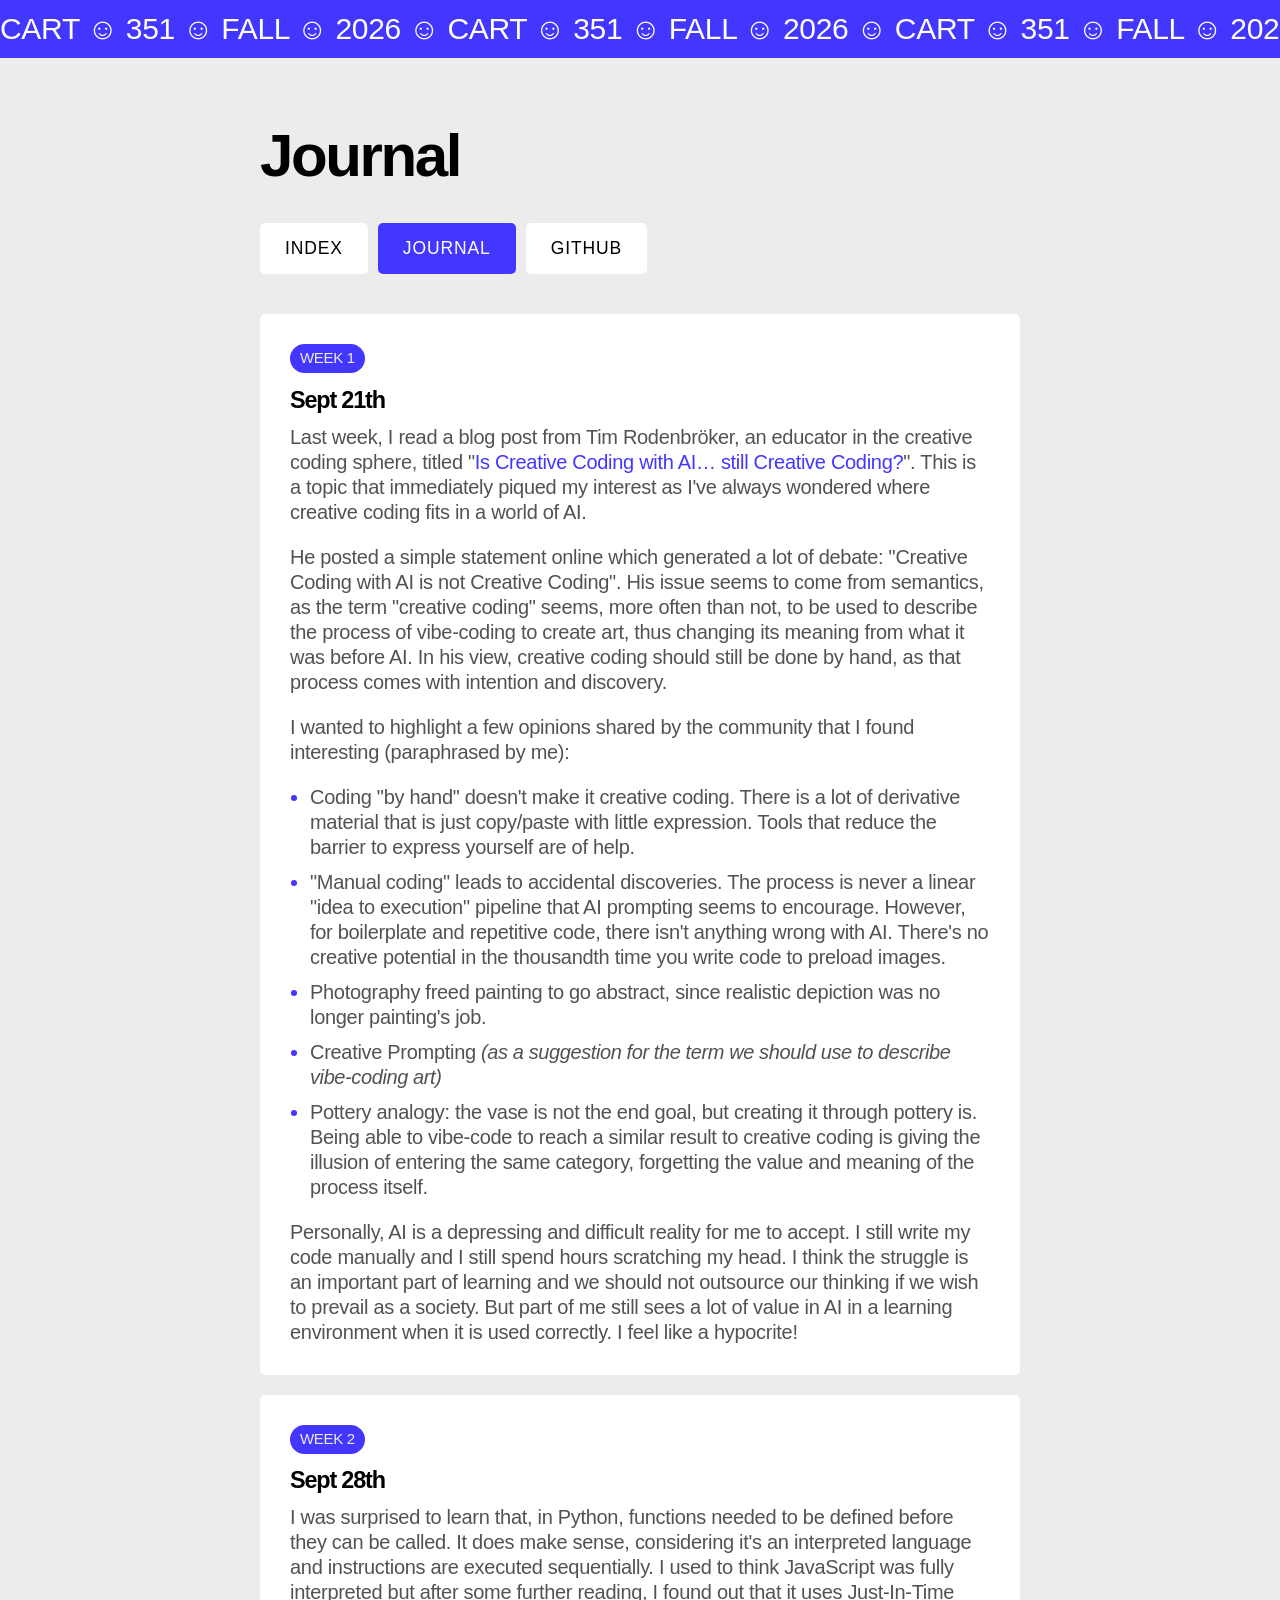
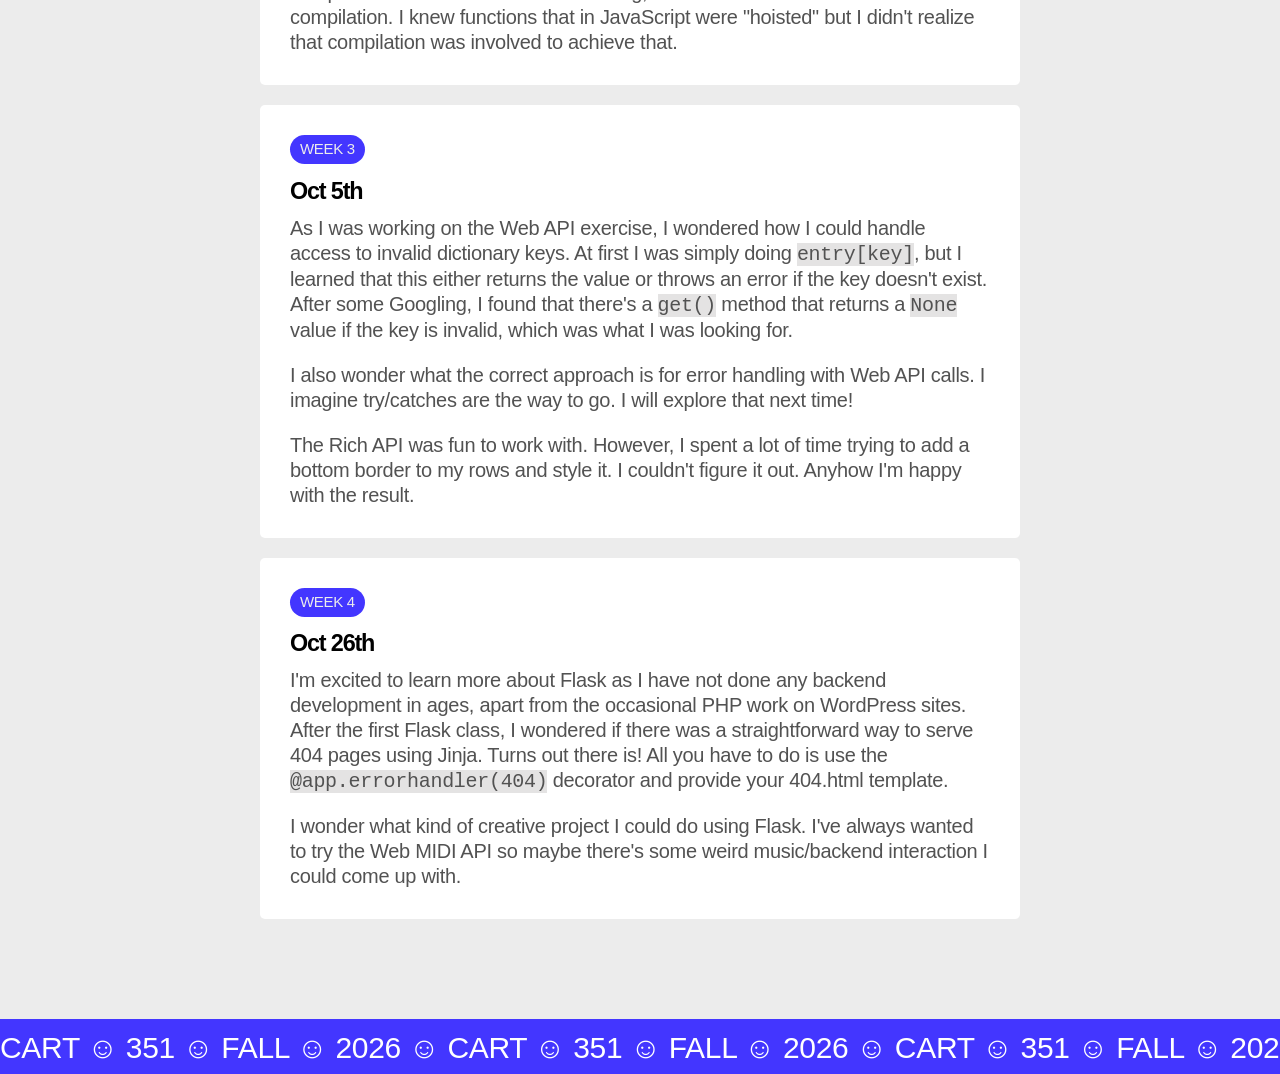
==== journal.html @ 5155d6ad "fix pill title for week 4" ====
<!DOCTYPE html>
<html>

<head>
	<title>Robert Pakulski / Journal</title>
	<meta charset="utf-8" />
	<meta name="viewport" content="width=device-width, initial-scale=1.0">
	<link rel="stylesheet" type="text/css" href="css/main.css">
</head>

<body>
	<div class="banner"><span>CART ☺ 351 ☺ FALL ☺ 2026 ☺ CART ☺ 351 ☺ FALL ☺ 2026 ☺ CART ☺ 351 ☺ FALL ☺ 2026 ☺ CART ☺ 351
			☺ FALL ☺ 2026 ☺ CART ☺ 351 ☺ FALL ☺ 2026 ☺ CART ☺ 351 ☺ FALL ☺ 2026 ☺ CART ☺ 351 ☺ FALL ☺ 2026 ☺ </span></div>
	<div class="main-container">
		<!-- the header div -->
		<header>
			<h1>Journal</h1>
			<div class="btn-container">
				<a class="btn btn" href="index.html">Index</a>
				<a class="btn btn--active" href="journal.html">Journal</a>
				<a class="btn" href="https://github.com/rob-pak/cart351" target="_blank">GitHub</a>
			</div>
		</header>
		<!-- the main div -->

		<main>
			<div class="journal">
				<section id="week1" class="journal__entry">
					<span class="pill">WEEK 1</span>
					<h3>Sept 21th </h3>
					<article>
						<p>Last week, I read a blog post from Tim Rodenbröker, an educator in the creative coding sphere, titled "<a
								href="https://trcc.timrodenbroeker.de/creative-coding-with-ai-is-not-creative-coding/"
								target="_blank">Is Creative Coding with AI… still Creative Coding?</a>". This is a topic that
							immediately piqued my interest as I've always wondered where creative coding fits in a world of AI. </p>
						<p>He posted a simple statement online which generated a lot of debate: "Creative Coding with AI is not
							Creative
							Coding". His issue seems to come from semantics, as the term "creative coding" seems, more often than not,
							to be used to describe the process of vibe-coding to create art, thus changing its meaning from what it
							was before AI. In his view, creative coding should still be done by hand, as that process comes with
							intention and discovery.</p>
						<p>I wanted to highlight a few opinions shared by the community that I found interesting (paraphrased by
							me):</p>
						<ul>
							<li>Coding "by hand" doesn't make it creative coding. There is a lot of derivative material that is just
								copy/paste with little expression. Tools that reduce the barrier to express yourself are of help.</li>
							<li>"Manual coding" leads to accidental discoveries. The process is never a linear "idea to execution"
								pipeline that AI prompting seems to encourage. However, for boilerplate and repetitive code, there isn't
								anything wrong with AI. There's no creative potential in the thousandth time you write code to preload
								images.</li>
							<li>Photography freed painting to go abstract, since realistic depiction was no longer painting's job.
							</li>
							<li>Creative Prompting <em>(as a suggestion for the term we should use to describe vibe-coding art)</em>
							</li>
							<li>Pottery analogy: the vase is not the end goal, but creating it through pottery is. Being able to
								vibe-code to reach a similar result to creative coding is giving the illusion of entering the same
								category, forgetting the value and meaning of the process itself.</li>
						</ul>
						<p>Personally, AI is a depressing and difficult reality for me to accept. I still write my code manually and
							I still spend hours scratching my head. I think the struggle is an important part of learning and we
							should not
							outsource our thinking if we wish to prevail as a society. But part of me still sees a lot of value in AI
							in a learning environment when it is used correctly. I feel like a hypocrite!</p>
					</article>
				</section>
				<section id="week2" class="journal__entry">
					<span class="pill">WEEK 2</span>
					<h3>Sept 28th </h3>
					<article>
						<p>I was surprised to learn that, in Python, functions needed to be defined before they can be called. It
							does make sense, considering it's an interpreted language and instructions are executed sequentially. I
							used to think JavaScript was fully interpreted but after some further reading, I found out that it uses
							Just-In-Time
							compilation. I knew functions that in JavaScript were "hoisted" but I didn't realize that compilation
							was involved to achieve that.</p>
					</article>
				</section>
				<section id="week3" class="journal__entry">
					<span class="pill">WEEK 3</span>
					<h3>Oct 5th</h3>
					<article>
						<p>As I was working on the Web API exercise, I wondered how I could handle access to invalid dictionary keys. At first I was simply doing <code>entry[key]</code>, but I learned that this either returns the value or throws an error if the key doesn't exist. After some Googling, I found that there's a <code>get()</code> method that returns a <code>None</code> value if the key is invalid, which was what I was looking for.</p>
						<p>I also wonder what the correct approach is for error handling with Web API calls. I imagine try/catches are the way to go. I will explore that next time!</p>
						<p>The Rich API was fun to work with. However, I spent a lot of time trying to add a bottom border to my rows and style it. I couldn't figure it out. Anyhow I'm happy with the result.</p>
					</article>
				</section>
				<section id="week4" class="journal__entry">
					<span class="pill">WEEK 4</span>
					<h3>Oct 26th</h3>
					<article>
						<p>I'm excited to learn more about Flask as I have not done any backend development in ages, apart from the occasional PHP work on WordPress sites. After the first Flask class, I wondered if there was a straightforward way to serve 404 pages using Jinja. Turns out there is! All you have to do is use the <code>@app.errorhandler(404)</code> decorator and provide your 404.html template.</p>
						<p>I wonder what kind of creative project I could do using Flask. I've always wanted to try the Web MIDI API so maybe there's some weird music/backend interaction I could come up with.</p>
					</article>
				</section>
			</div>
		</main>
	</div>
	<!-- the footer div -->
	<footer>
		<div class="banner"><span>CART ☺ 351 ☺ FALL ☺ 2026 ☺ CART ☺ 351 ☺ FALL ☺ 2026 ☺ CART ☺ 351 ☺ FALL ☺ 2026 ☺ CART ☺
				351
				☺ FALL ☺ 2026 ☺ CART ☺ 351 ☺ FALL ☺ 2026 ☺ CART ☺ 351 ☺ FALL ☺ 2026 ☺ CART ☺ 351 ☺ FALL ☺ 2026 ☺ </span></div>
	</footer>
</body>

</html>
---- css/main.css ----
* {
  margin: 0;
  padding: 0;
  box-sizing: border-box;
}

:root {
  --primary-900: #000000;
  --primary-700: #525252;
  --primary-500: #4336ff;
  --primary-200: #e4e3e3;
  --primary-100: #ececec;
  --shade-white: #ffffff;
  --main-font: Arial, Helvetica, sans-serif;
  --mono-font: monospace;
}

html {
  font-family: var(--main-font);
  color: var(--primary-900);
  font-size: 1.25rem;
  line-height: 1.25;
  letter-spacing: -0.015em;
  background-color: var(--primary-100);
}

body {}

main {
  margin-top: 2rem;
}

h1 {
  font-size: 3rem;
  letter-spacing: -0.04em;
  margin-bottom: 0.5rem;
}

h2,
h3 {
  margin-top: 0.5rem;
}

.subtitle {
  color: var(--primary-500);
}

h3 {
  letter-spacing: -0.05em;
  margin-bottom: 0.5rem;
}

article {
  color: var(--primary-700);
}

a {
  text-decoration: none;
  color: var(--primary-500);
}

a:hover {
  text-decoration: underline;
}

p+p {
  margin-top: 1rem;
}

ul {
  margin-top: 1rem;
  margin-bottom: 1rem;
}

ul li {
  margin-top: 0.5rem;
  margin-left: 1rem;
}

em {
  letter-spacing: -0.02em;
}

li::marker {
  color: var(--primary-500);
}

.main-container {
  padding: 1rem;
  max-width: 800px;
  margin: 2rem auto;
}

.banner {
  background-color: var(--primary-500);
  padding: 0.5rem 0;
  font-size: 1.5rem;
  color: var(--shade-white);
  overflow: hidden;
}

.banner span {
  overflow: hidden;
  text-wrap: nowrap;
  display: block;
}

.btn-container {
  display: inline-flex;
  gap: 0.5rem;
  margin-top: 1rem;
  flex-wrap: wrap;
}

.btn {
  background-color: var(--shade-white);
  padding: 0.75rem 1.25rem;
  display: inline-flex;
  align-items: center;
  justify-content: center;
  border-radius: 0.25rem;
  text-decoration: none;
  color: var(--primary-900);
  text-transform: uppercase;
  font-size: 0.875rem;
  letter-spacing: 0.05em;
  transition: transform 500ms cubic-bezier(0.075, 0.82, 0.165, 1);
}

.btn:hover {
  background-color: var(--primary-900);
  color: var(--shade-white);
  transform: scale(0.96);
  text-decoration: none;
}

.btn--primary,
.btn--active {
  background-color: var(--primary-500);
  color: var(--shade-white);
}

.journal {
  display: flex;
  gap: 1rem;
  flex-direction: column;
  margin-top: 1rem;
}

.journal__entry {
  background-color: var(--shade-white);
  padding: 1.5rem;
  border-radius: 0.25rem;
}

/* .card {
  background-color: var(--primary-100);
  padding: 1.25rem;
  border-radius: 0.5rem;
} */

.card-list {
  display: flex;
  flex-direction: column;
  gap: 2rem;
}

.card ul {
  list-style: none;
}

.card ul li {
  margin-left: 0;
}

.card ul li a {
  color: var(--primary-900);
  background-color: var(--shade-white);
  margin-top: 0.5rem;
  padding: 1rem;
  border-radius: 0.25rem;
  display: block;
  transition: transform 500ms cubic-bezier(0.075, 0.82, 0.165, 1);
}

.card ul li a:hover {
  color: var(--shade-white);
  background-color: var(--primary-900);
  transform: scale(0.99);
  text-decoration: none;
}

.pill {
  background-color: var(--primary-500);
  font-size: 0.75rem;
  padding: 0.25rem 0.5rem;
  border-radius: 99rem;
  color: var(--primary-100);
  margin-bottom: 0.125rem;
  display: inline-block;
}

code {
    background-color: var(--primary-200);
}

footer {
  margin-top: 4rem;
}

/* width */
::-webkit-scrollbar {
  width: 16px;
}

/* Track */
::-webkit-scrollbar-track {
  background: var(--primary-200);
}

/* Handle */
::-webkit-scrollbar-thumb {
  background: var(--primary-500);
}

/* Handle on hover */
::-webkit-scrollbar-thumb:hover {
  background: var(--primary-900);
}

::selection {
  color: var(--shade-white);
  background-color: var(--primary-900);
}
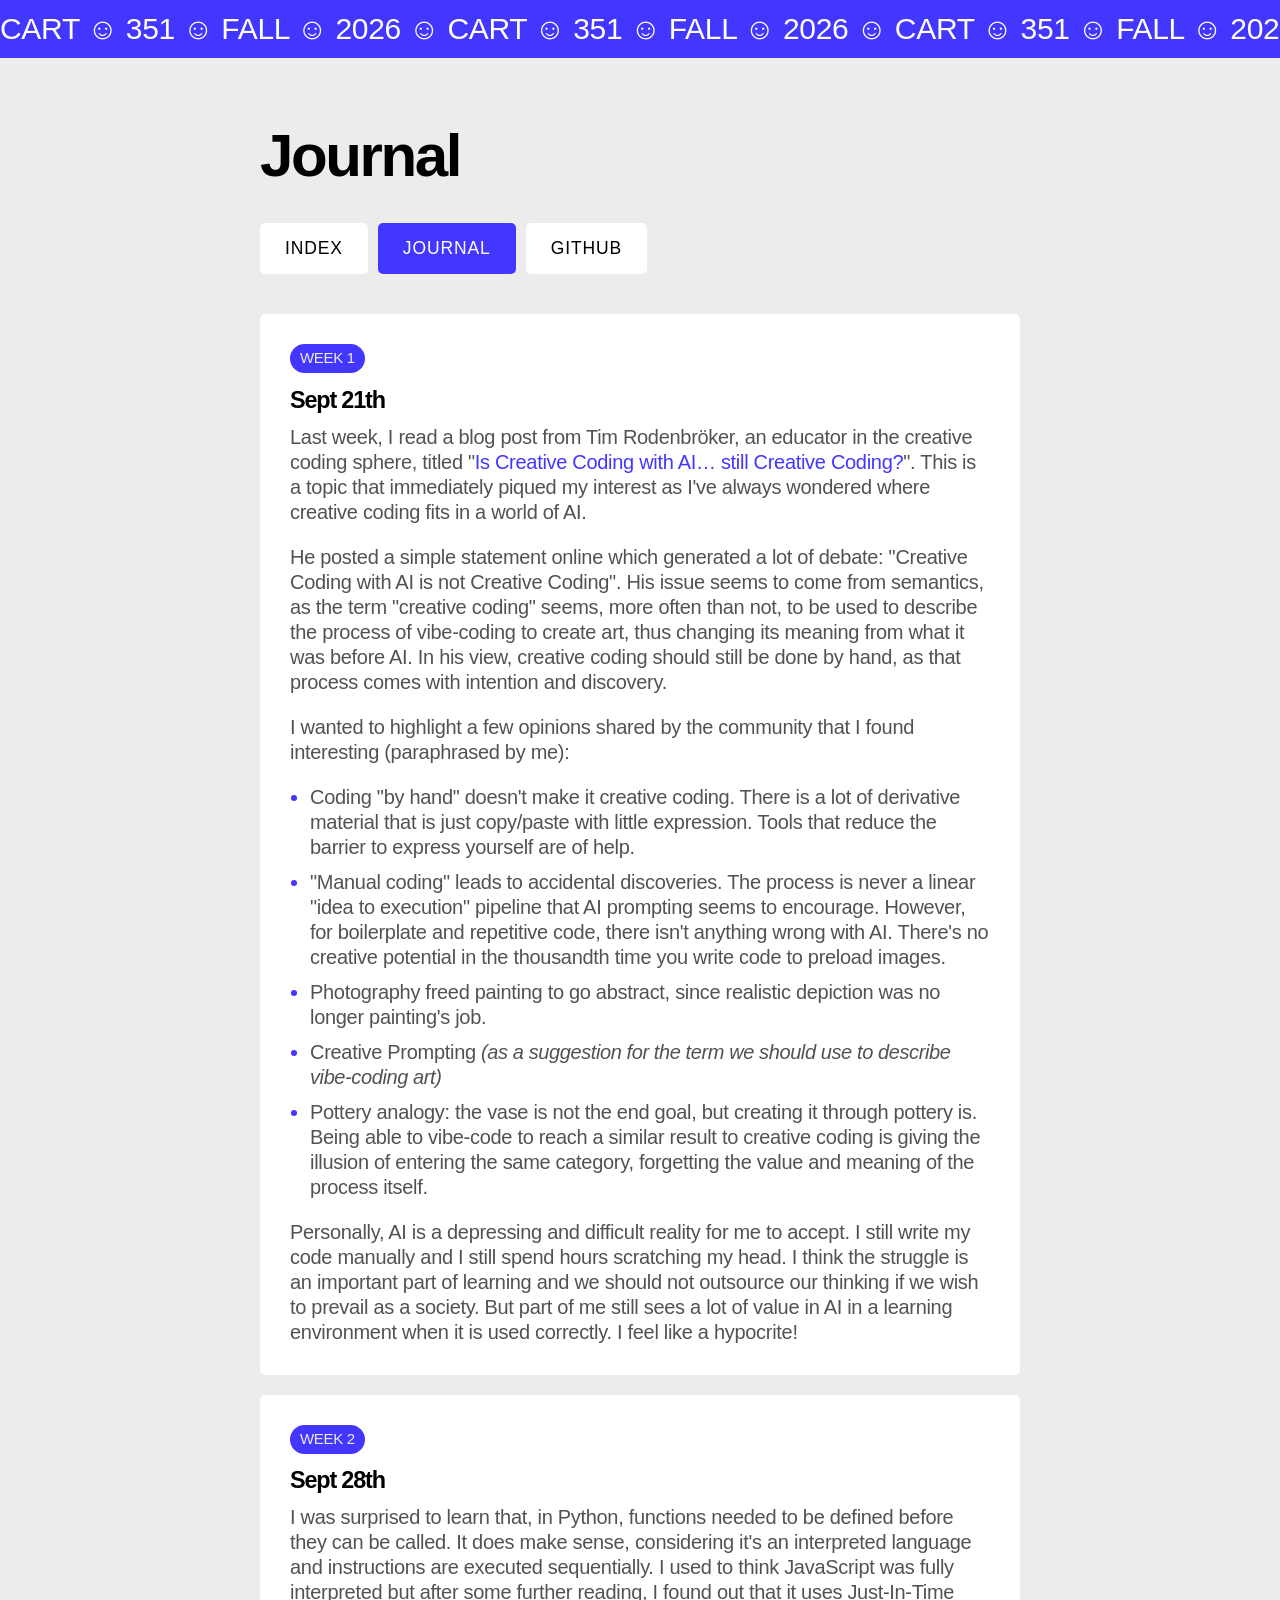
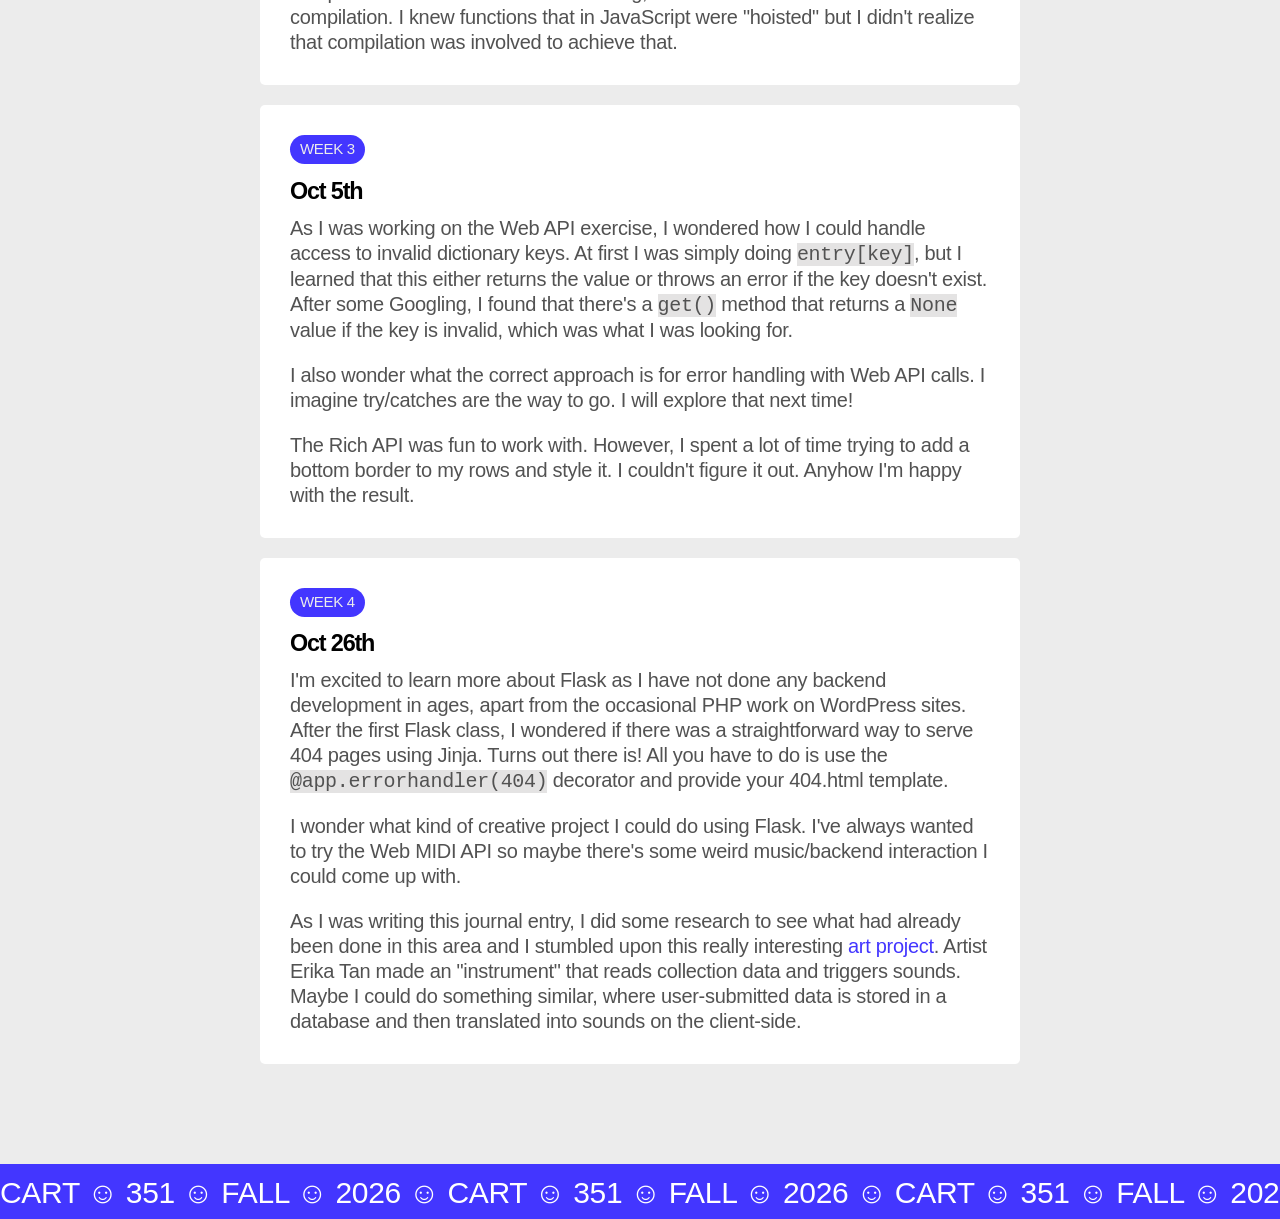
==== commit cb72bc10: "add additional thoughts to journal entry #4" ====
--- a/journal.html
+++ b/journal.html
@@ -90,6 +90,7 @@
 					<article>
 						<p>I'm excited to learn more about Flask as I have not done any backend development in ages, apart from the occasional PHP work on WordPress sites. After the first Flask class, I wondered if there was a straightforward way to serve 404 pages using Jinja. Turns out there is! All you have to do is use the <code>@app.errorhandler(404)</code> decorator and provide your 404.html template.</p>
 						<p>I wonder what kind of creative project I could do using Flask. I've always wanted to try the Web MIDI API so maybe there's some weird music/backend interaction I could come up with.</p>
+						<p>As I was writing this journal entry, I did some research to see what had already been done in this area and I stumbled upon this really interesting <a href="https://www.tate.org.uk/research/tate-papers/36/interview-erika-tan" target="_blank">art project</a>. Artist Erika Tan made an "instrument" that reads collection data and triggers sounds. Maybe I could do something similar, where user-submitted data is stored in a database and then translated into sounds on the client-side.</p>
 					</article>
 				</section>
 			</div>
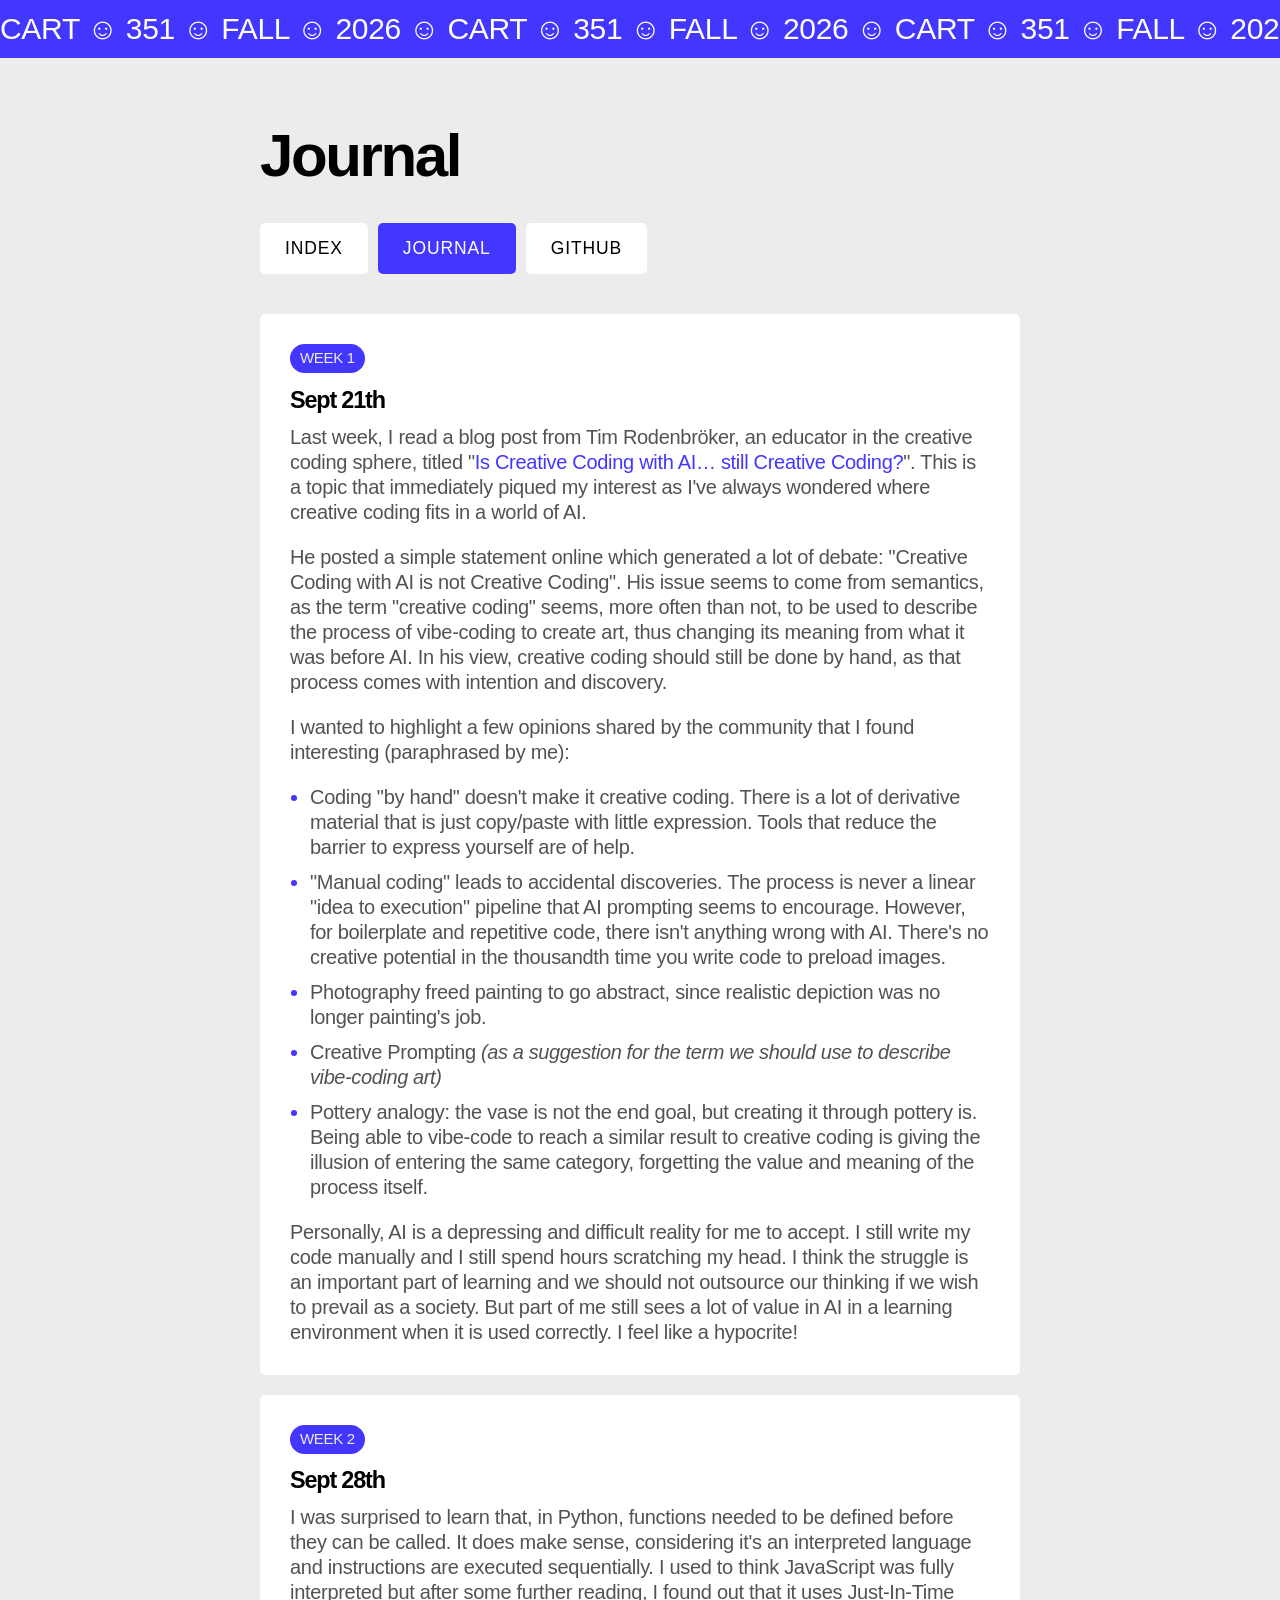
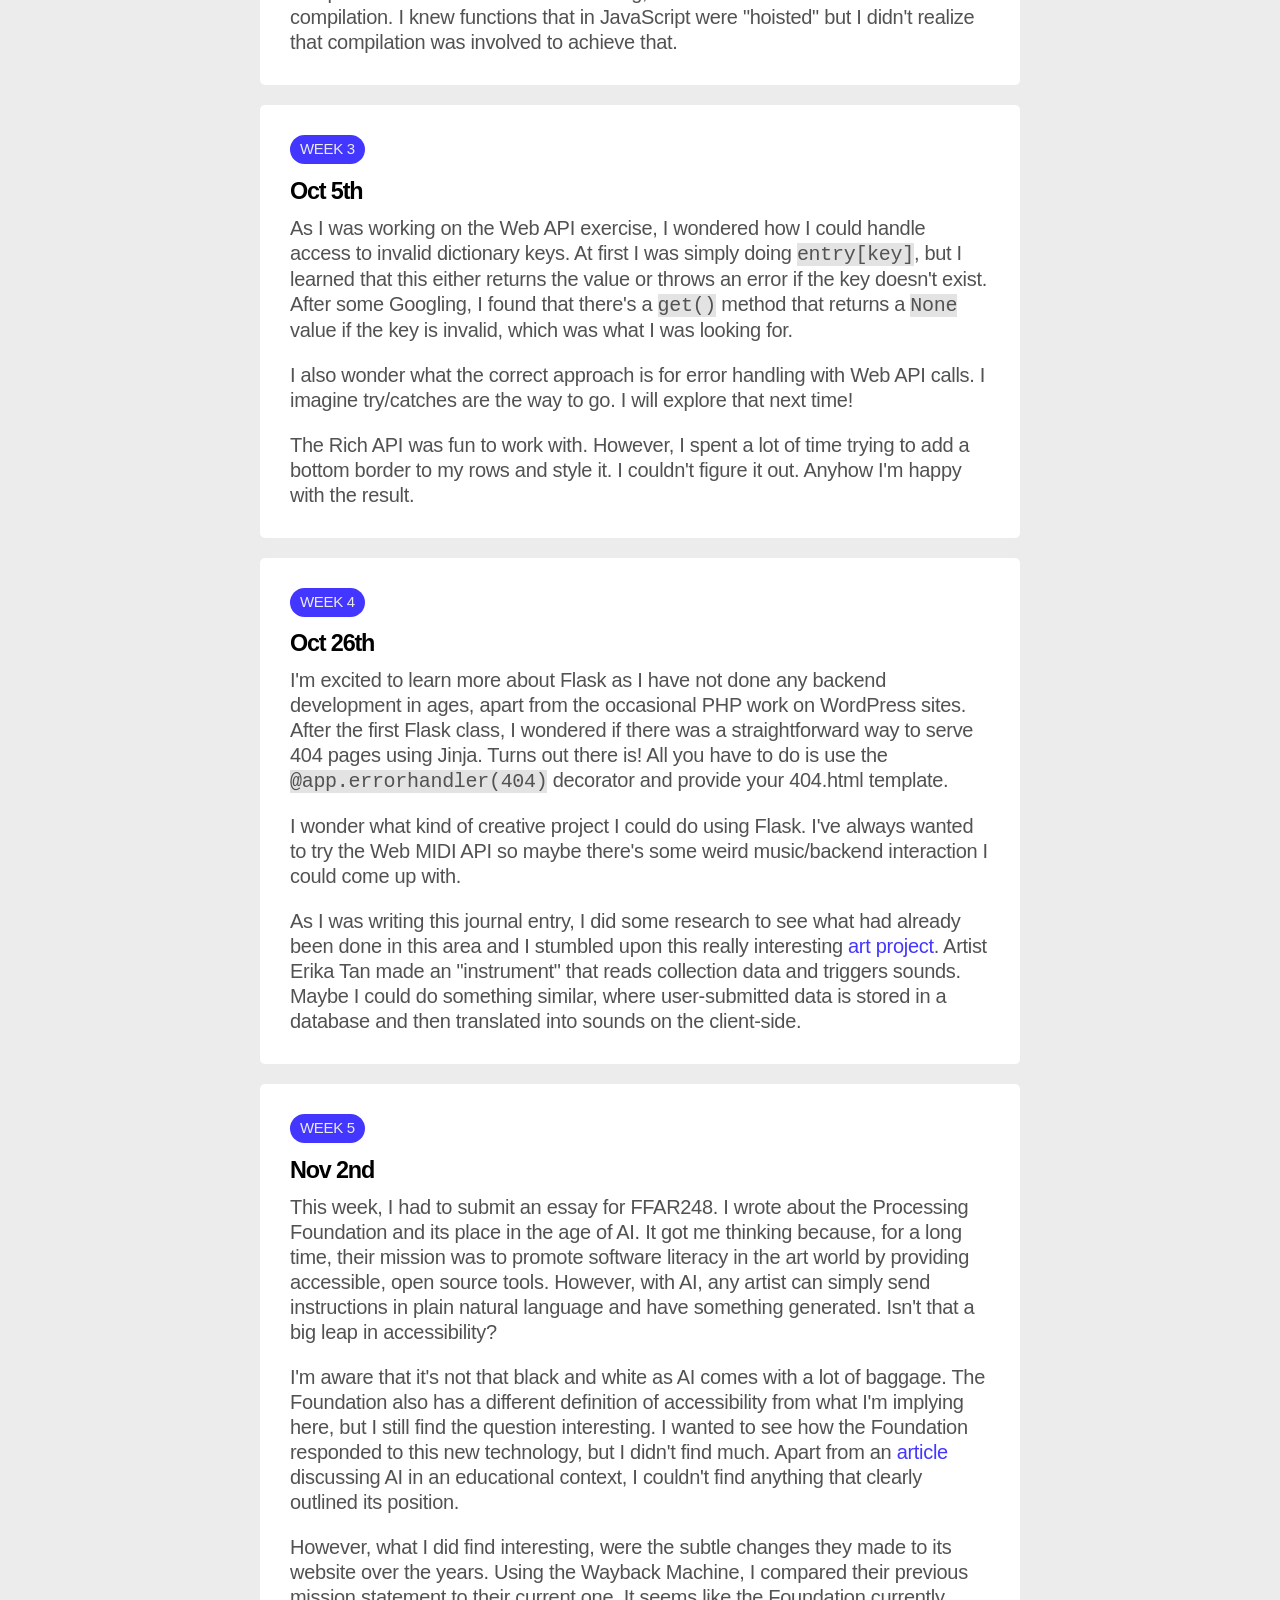
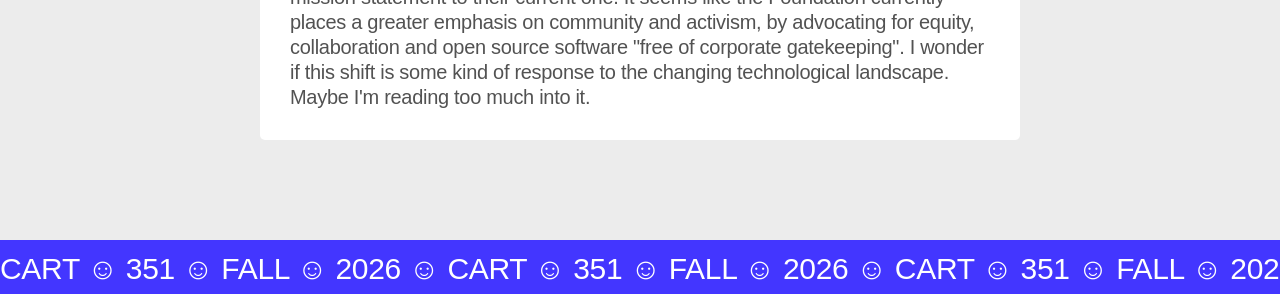
==== commit be71a3c7: "add journal entry week 5" ====
--- a/journal.html
+++ b/journal.html
@@ -79,18 +79,63 @@
 					<span class="pill">WEEK 3</span>
 					<h3>Oct 5th</h3>
 					<article>
-						<p>As I was working on the Web API exercise, I wondered how I could handle access to invalid dictionary keys. At first I was simply doing <code>entry[key]</code>, but I learned that this either returns the value or throws an error if the key doesn't exist. After some Googling, I found that there's a <code>get()</code> method that returns a <code>None</code> value if the key is invalid, which was what I was looking for.</p>
-						<p>I also wonder what the correct approach is for error handling with Web API calls. I imagine try/catches are the way to go. I will explore that next time!</p>
-						<p>The Rich API was fun to work with. However, I spent a lot of time trying to add a bottom border to my rows and style it. I couldn't figure it out. Anyhow I'm happy with the result.</p>
+						<p>As I was working on the Web API exercise, I wondered how I could handle access to invalid dictionary
+							keys. At first I was simply doing <code>entry[key]</code>, but I learned that this either returns the
+							value or throws an error if the key doesn't exist. After some Googling, I found that there's a
+							<code>get()</code> method that returns a <code>None</code> value if the key is invalid, which was what I
+							was looking for.
+						</p>
+						<p>I also wonder what the correct approach is for error handling with Web API calls. I imagine try/catches
+							are the way to go. I will explore that next time!</p>
+						<p>The Rich API was fun to work with. However, I spent a lot of time trying to add a bottom border to my
+							rows and style it. I couldn't figure it out. Anyhow I'm happy with the result.</p>
 					</article>
 				</section>
 				<section id="week4" class="journal__entry">
 					<span class="pill">WEEK 4</span>
 					<h3>Oct 26th</h3>
 					<article>
-						<p>I'm excited to learn more about Flask as I have not done any backend development in ages, apart from the occasional PHP work on WordPress sites. After the first Flask class, I wondered if there was a straightforward way to serve 404 pages using Jinja. Turns out there is! All you have to do is use the <code>@app.errorhandler(404)</code> decorator and provide your 404.html template.</p>
-						<p>I wonder what kind of creative project I could do using Flask. I've always wanted to try the Web MIDI API so maybe there's some weird music/backend interaction I could come up with.</p>
-						<p>As I was writing this journal entry, I did some research to see what had already been done in this area and I stumbled upon this really interesting <a href="https://www.tate.org.uk/research/tate-papers/36/interview-erika-tan" target="_blank">art project</a>. Artist Erika Tan made an "instrument" that reads collection data and triggers sounds. Maybe I could do something similar, where user-submitted data is stored in a database and then translated into sounds on the client-side.</p>
+						<p>I'm excited to learn more about Flask as I have not done any backend development in ages, apart from the
+							occasional PHP work on WordPress sites. After the first Flask class, I wondered if there was a
+							straightforward way to serve 404 pages using Jinja. Turns out there is! All you have to do is use the
+							<code>@app.errorhandler(404)</code> decorator and provide your 404.html template.
+						</p>
+						<p>I wonder what kind of creative project I could do using Flask. I've always wanted to try the Web MIDI API
+							so maybe there's some weird music/backend interaction I could come up with.</p>
+						<p>As I was writing this journal entry, I did some research to see what had already been done in this area
+							and I stumbled upon this really interesting <a
+								href="https://www.tate.org.uk/research/tate-papers/36/interview-erika-tan" target="_blank">art
+								project</a>. Artist Erika Tan made an "instrument" that reads collection data and triggers sounds. Maybe
+							I could do something similar, where user-submitted data is stored in a database and then translated into
+							sounds on the client-side.</p>
+					</article>
+				</section>
+				<section id="week5" class="journal__entry">
+					<span class="pill">WEEK 5</span>
+					<h3>Nov 2nd</h3>
+					<article>
+						<p>This week, I had to submit an essay for FFAR248. I wrote about the Processing Foundation and its
+							place in the age of AI. It got me thinking because, for a long time, their mission was to promote software
+							literacy in the art world by providing accessible, open source tools. However, with AI, any artist can
+							simply send instructions in plain natural language and have something generated. Isn't that a big leap in
+							accessibility? </p>
+						<p>I'm aware that it's not that black and white as AI comes with a lot of baggage. The Foundation also
+							has a different
+							definition of accessibility from what I'm implying here, but I still find the question interesting. I
+							wanted to see how the
+							Foundation
+							responded to this new technology, but I didn't find much. Apart from an <a
+								href="https://processingfoundation.org/blog/beyond-the-shortcut-teaching-creative-code-in-the-age-of-ai/"
+								target="_blank">article</a> discussing AI in
+							an educational context, I couldn't find anything that clearly outlined its position.</p>
+						<p>However, what I did find interesting, were the subtle changes they made to its website over the years.
+							Using the Wayback Machine, I compared their previous mission statement to their current one. It
+							seems like the Foundation currently places a greater emphasis on community and activism, by advocating for
+							equity,
+							collaboration
+							and
+							open source software "free of corporate gatekeeping". I wonder if this shift is some kind of response to
+							the changing technological landscape. Maybe I'm reading too much into it.</p>
 					</article>
 				</section>
 			</div>
@@ -104,4 +149,4 @@
 	</footer>
 </body>
 
-</html>
+</html>
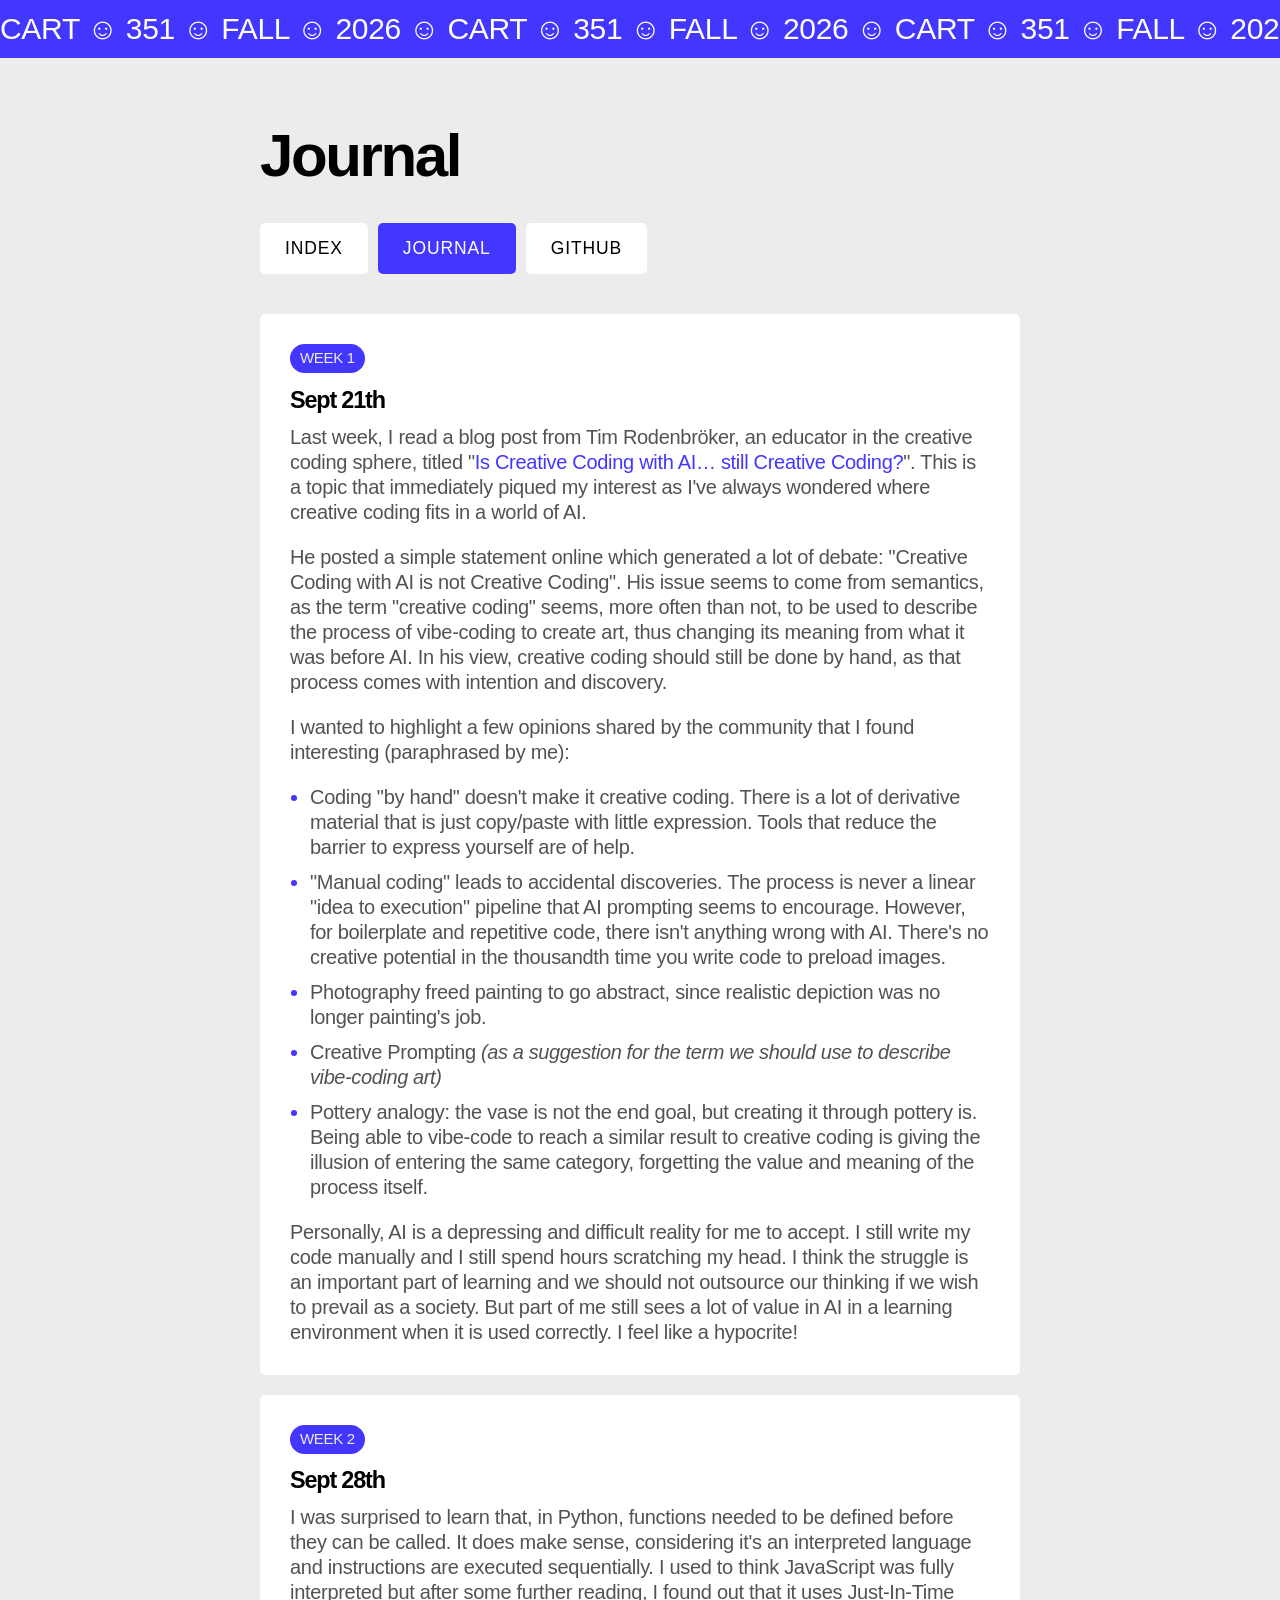
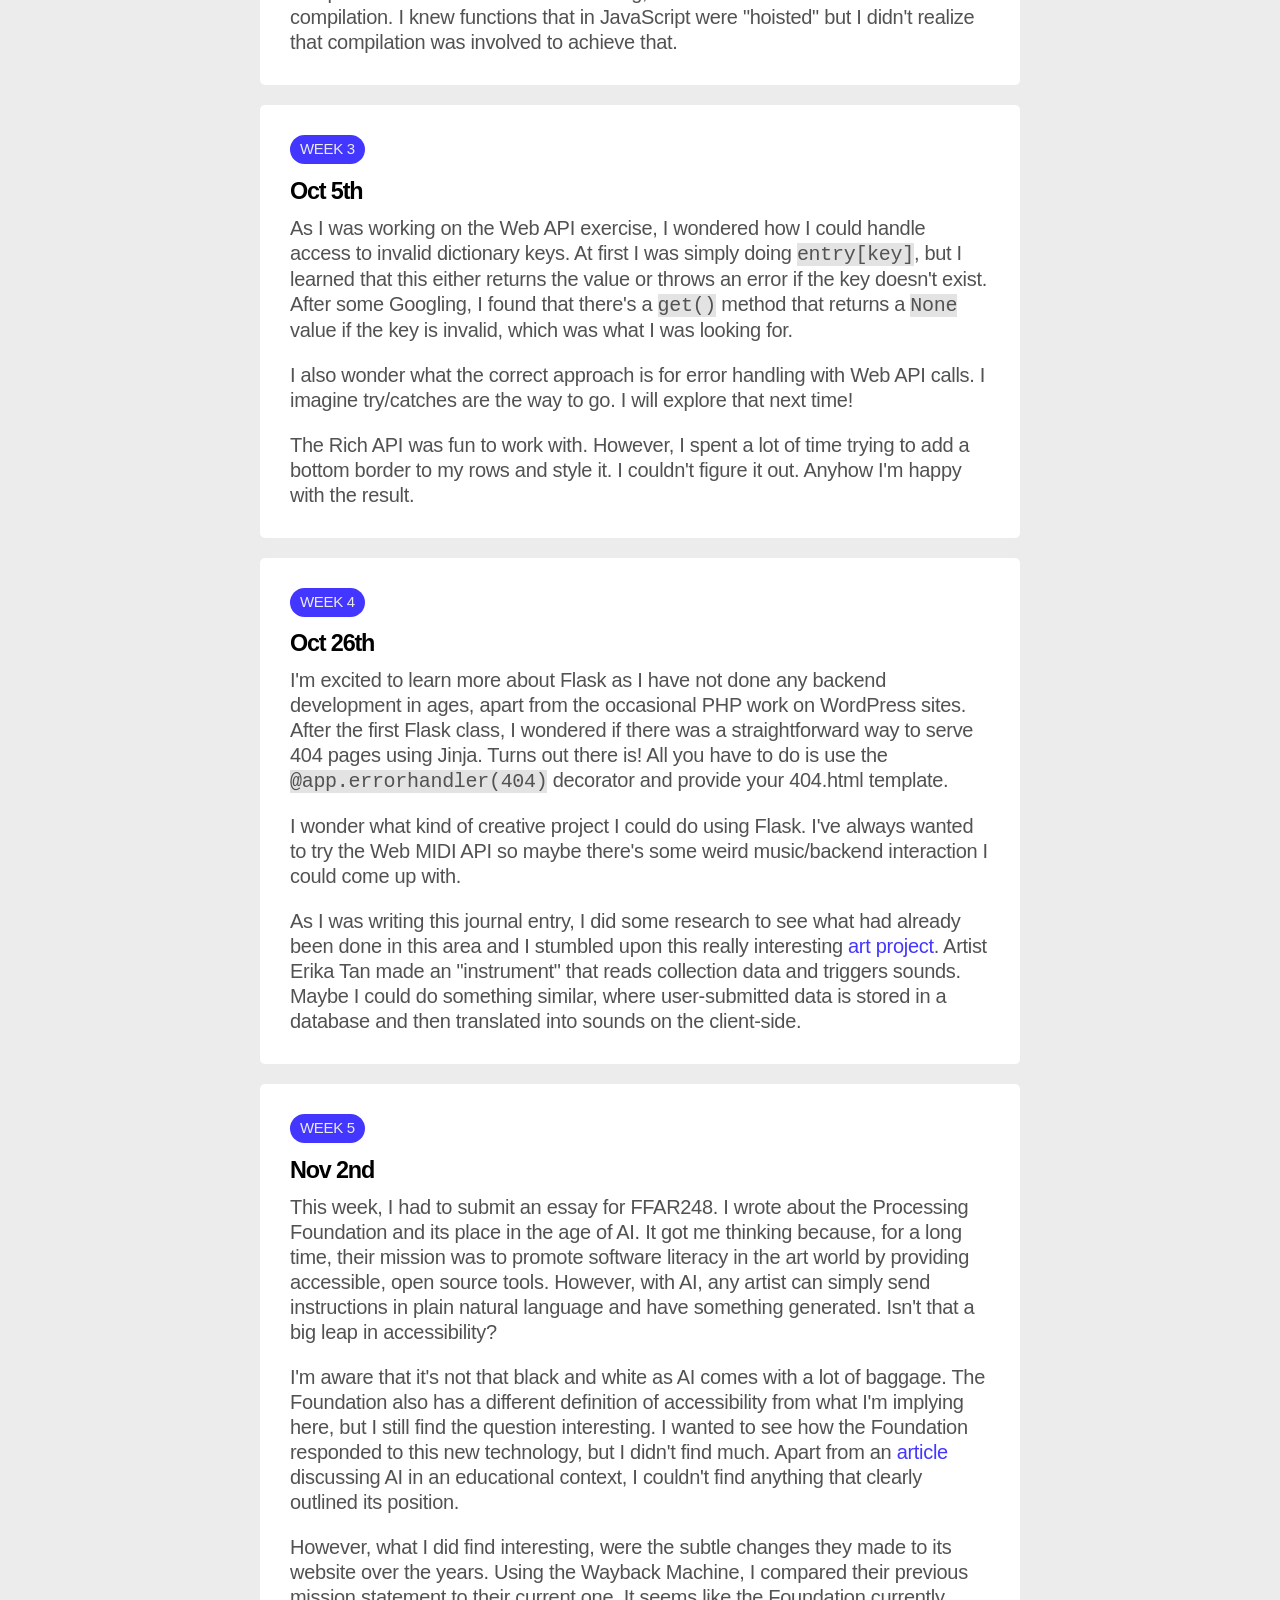
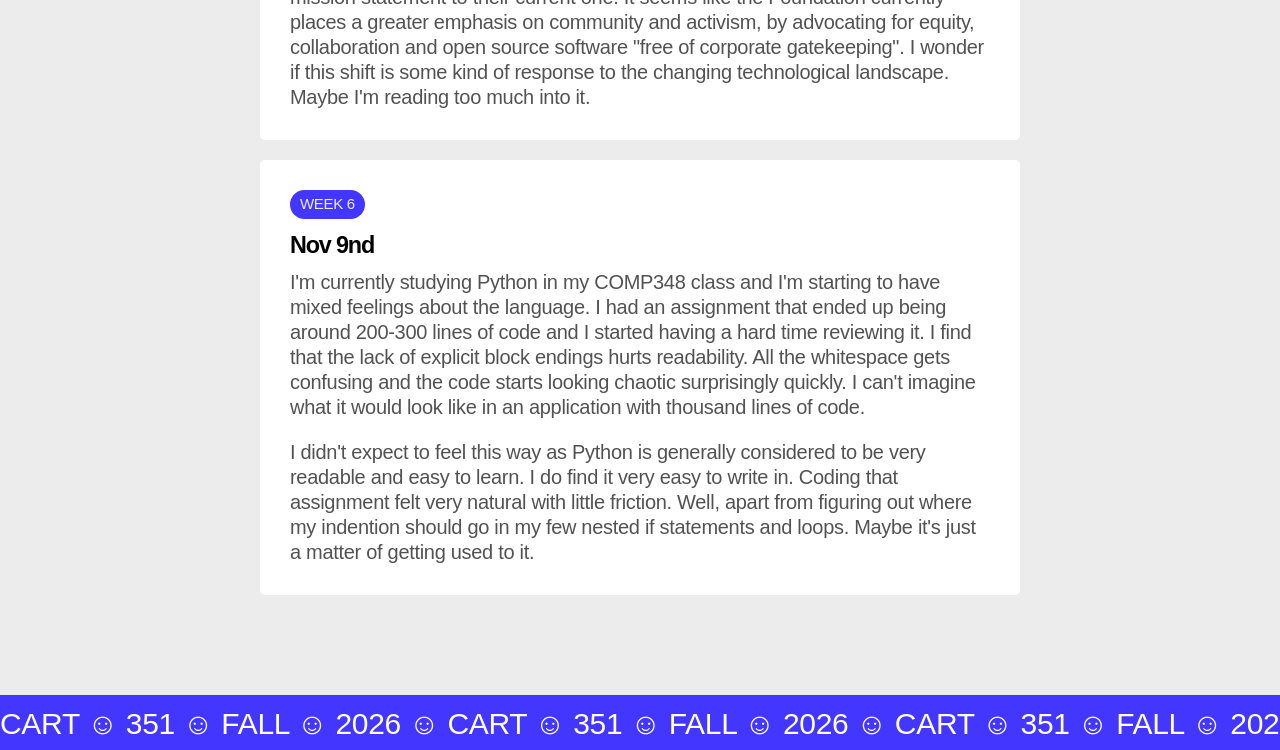
==== commit f16ca2af: "journaly week 6 entry" ====
--- a/journal.html
+++ b/journal.html
@@ -138,6 +138,21 @@
 							the changing technological landscape. Maybe I'm reading too much into it.</p>
 					</article>
 				</section>
+				<section id="week6" class="journal__entry">
+					<span class="pill">WEEK 6</span>
+					<h3>Nov 9nd</h3>
+					<article>
+						<p>I'm currently studying Python in my COMP348 class and I'm starting to have mixed feelings about the
+							language. I had an assignment that ended up being around 200-300 lines of code and I started having
+							a hard time reviewing it. I find that the lack of explicit block endings hurts readability. All the
+							whitespace gets confusing and the code starts looking chaotic surprisingly quickly. I can't imagine what
+							it would look like in an application with thousand lines of code.</p>
+						<p>I didn't expect to feel this way as Python is generally considered to be very readable and easy to learn.
+							I do find it very easy to write in. Coding that assignment felt very natural with
+							little friction. Well, apart from figuring out where my indention should go in my few nested if statements
+							and loops. Maybe it's just a matter of getting used to it.</p>
+					</article>
+				</section>
 			</div>
 		</main>
 	</div>
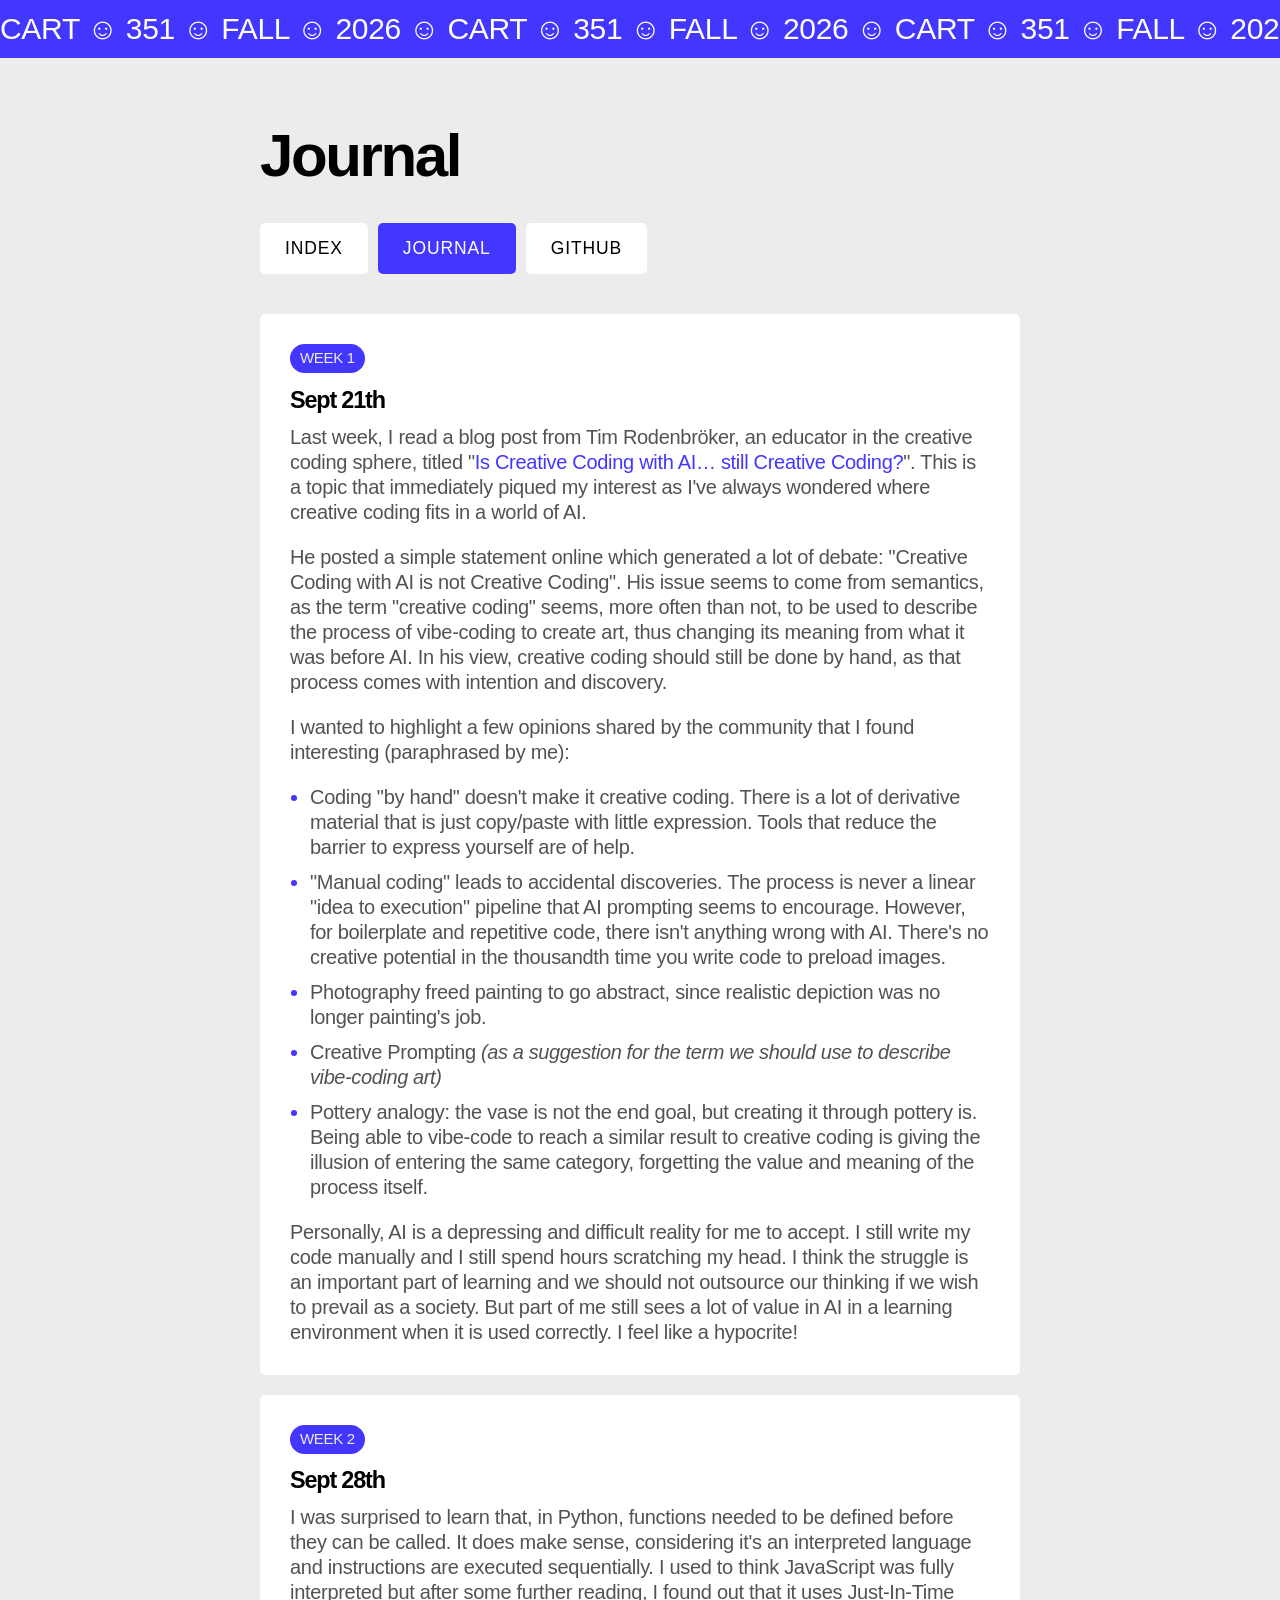
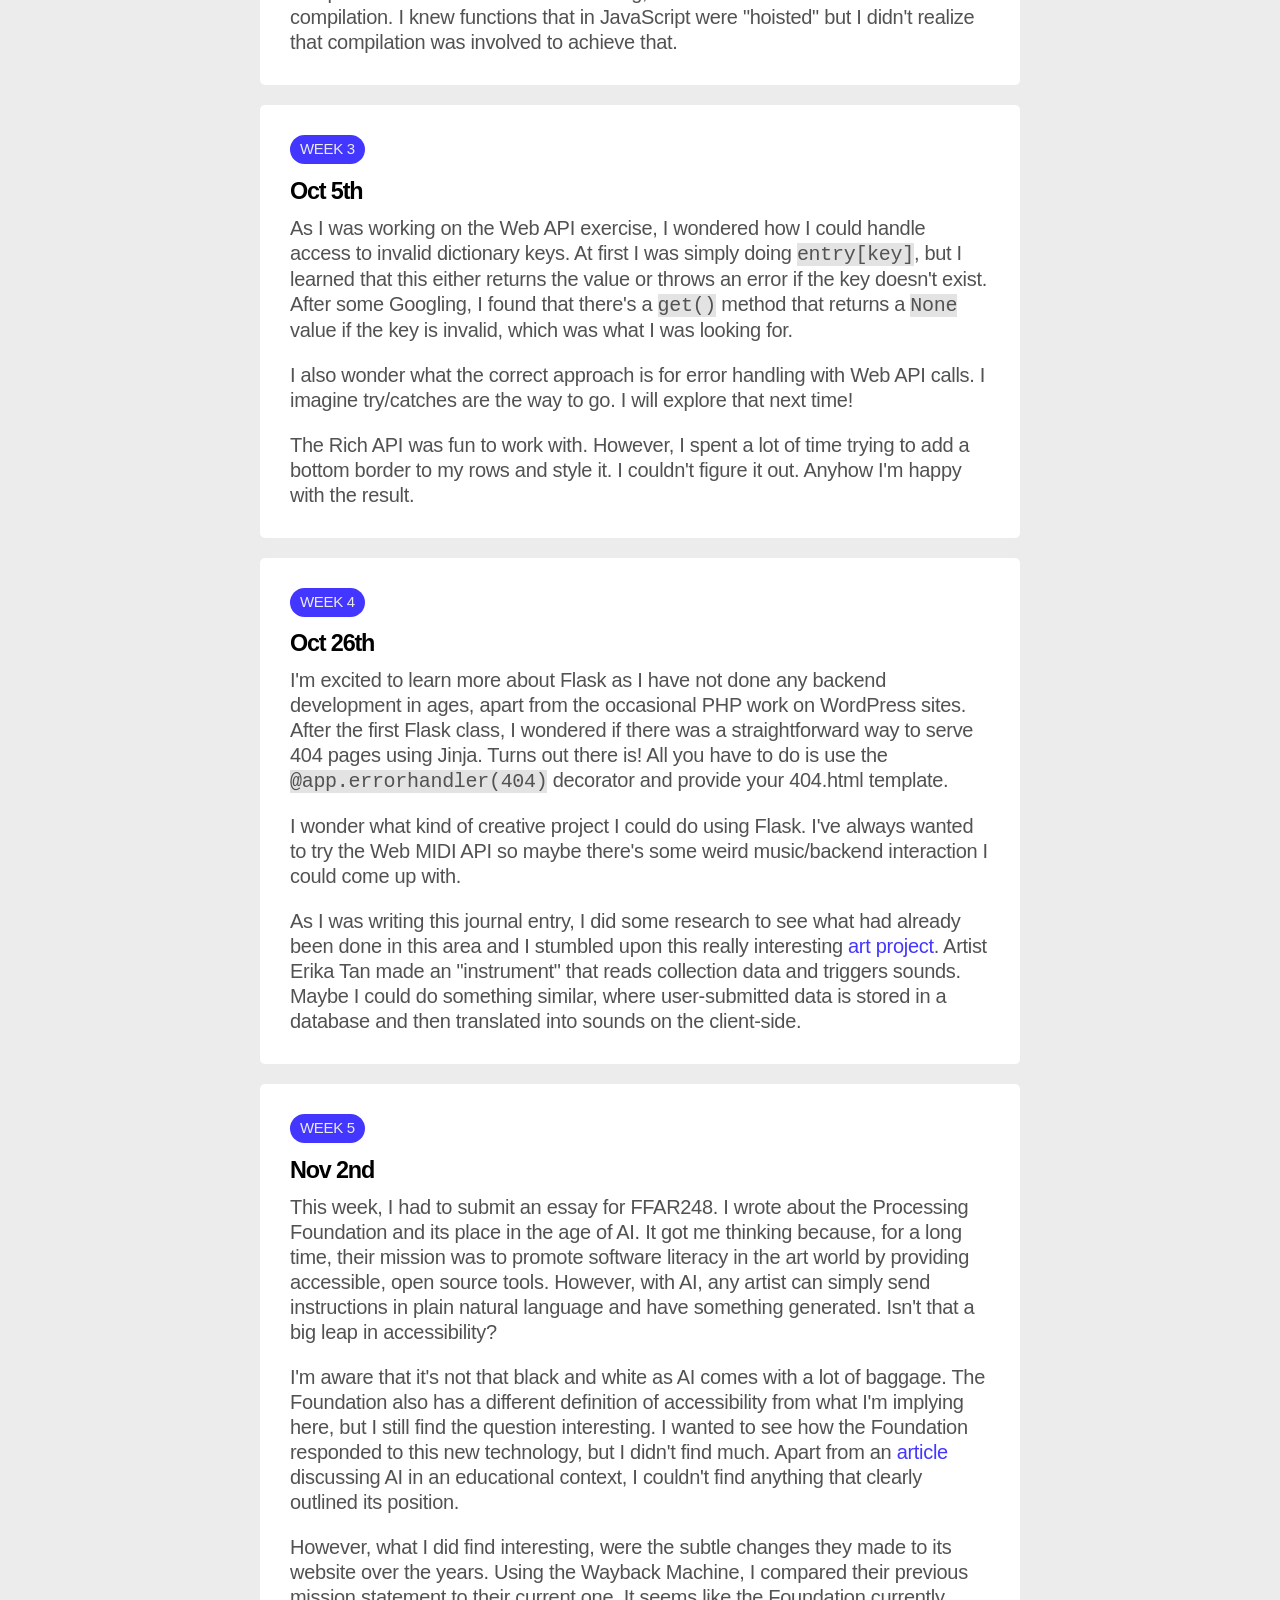
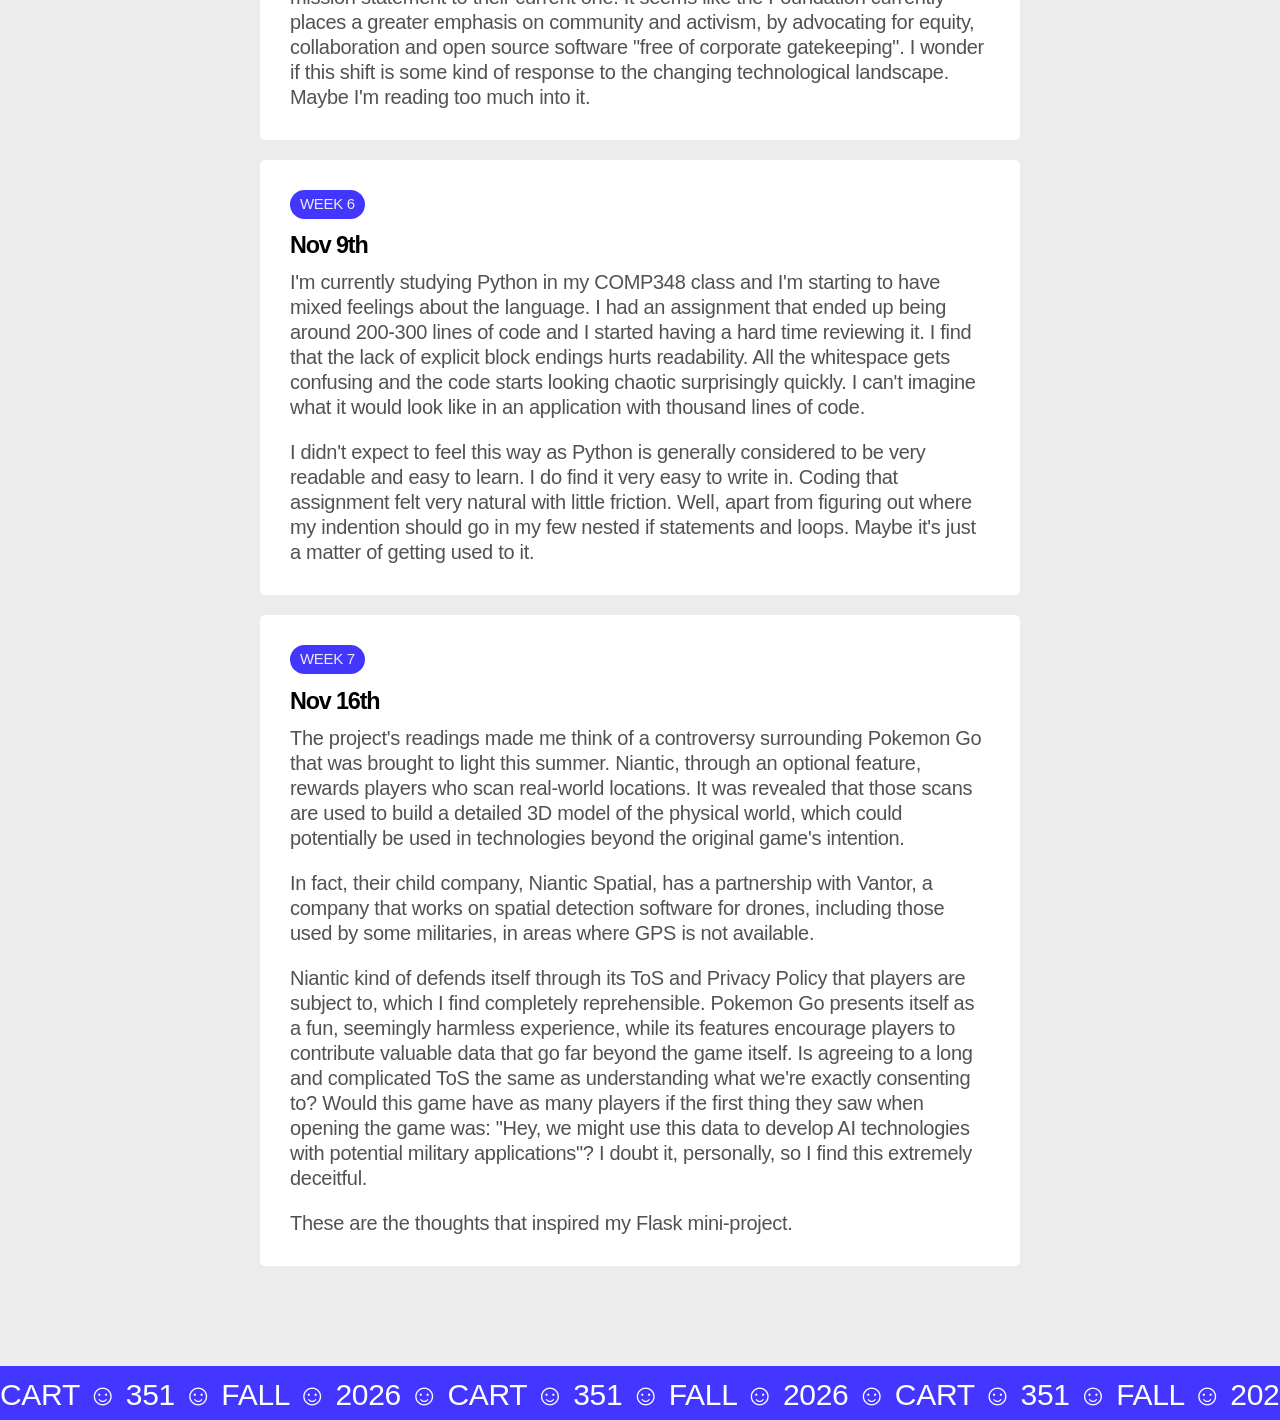
==== commit 5ca6fa75: "add journal entry #7" ====
--- a/journal.html
+++ b/journal.html
@@ -140,7 +140,7 @@
 				</section>
 				<section id="week6" class="journal__entry">
 					<span class="pill">WEEK 6</span>
-					<h3>Nov 9nd</h3>
+					<h3>Nov 9th</h3>
 					<article>
 						<p>I'm currently studying Python in my COMP348 class and I'm starting to have mixed feelings about the
 							language. I had an assignment that ended up being around 200-300 lines of code and I started having
@@ -151,6 +151,16 @@
 							I do find it very easy to write in. Coding that assignment felt very natural with
 							little friction. Well, apart from figuring out where my indention should go in my few nested if statements
 							and loops. Maybe it's just a matter of getting used to it.</p>
+					</article>
+				</section>
+				<section id="week7" class="journal__entry">
+					<span class="pill">WEEK 7</span>
+					<h3>Nov 16th</h3>
+					<article>
+						<p>The project's readings made me think of a controversy surrounding Pokemon Go that was brought to light this summer. Niantic, through an optional feature, rewards players who scan real-world locations. It was revealed that those scans are used to build a detailed 3D model of the physical world, which could potentially be used in technologies beyond the original game's intention.</p>
+						<p>In fact, their child company, Niantic Spatial, has a partnership with Vantor, a company that works on spatial detection software for drones, including those used by some militaries, in areas where GPS is not available.</p>
+						<p>Niantic kind of defends itself through its ToS and Privacy Policy that players are subject to, which I find completely reprehensible. Pokemon Go presents itself as a fun, seemingly harmless experience, while its features encourage players to contribute valuable data that go far beyond the game itself. Is agreeing to a long and complicated ToS the same as understanding what we're exactly consenting to? Would this game have as many players if the first thing they saw when opening the game was: "Hey, we might use this data to develop AI technologies with potential military applications"? I doubt it, personally, so I find this extremely deceitful.</p>
+						<p>These are the thoughts that inspired my Flask mini-project.</p>
 					</article>
 				</section>
 			</div>
@@ -164,4 +174,4 @@
 	</footer>
 </body>
 
-</html>+</html>
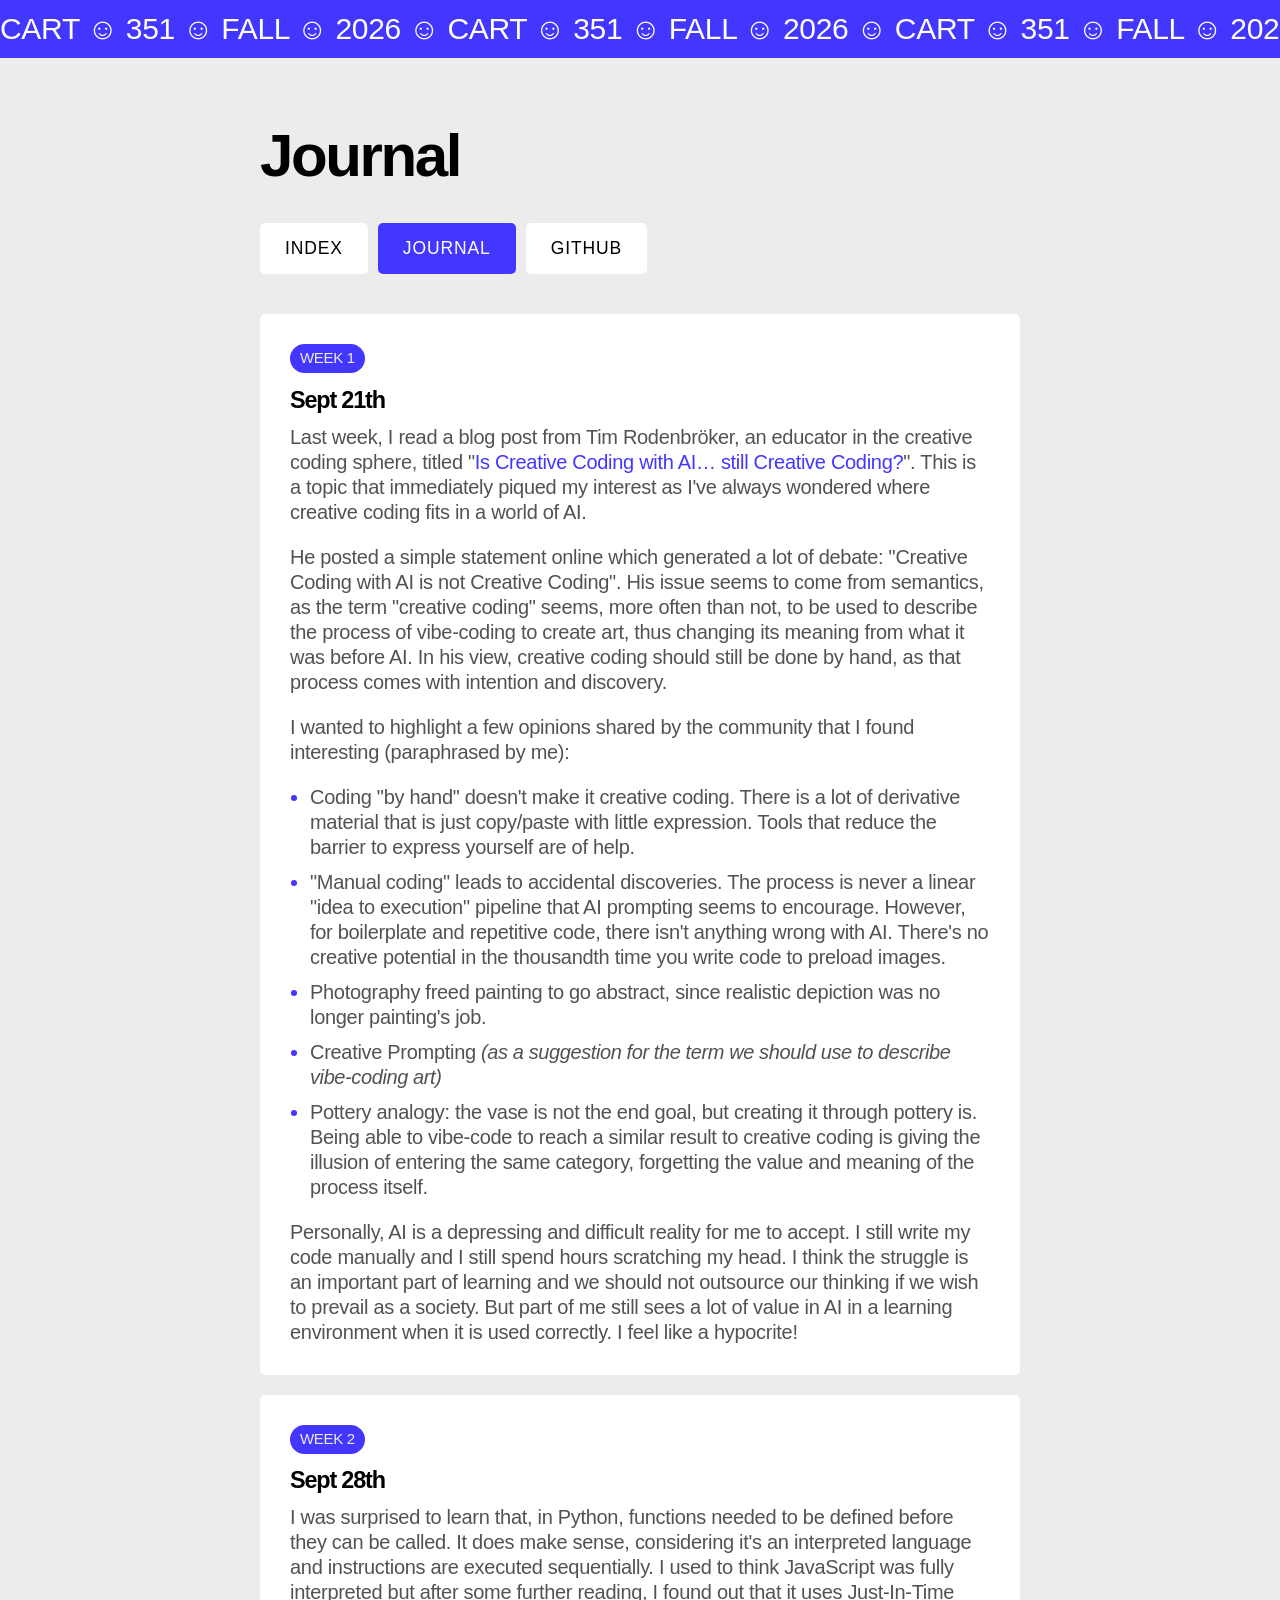
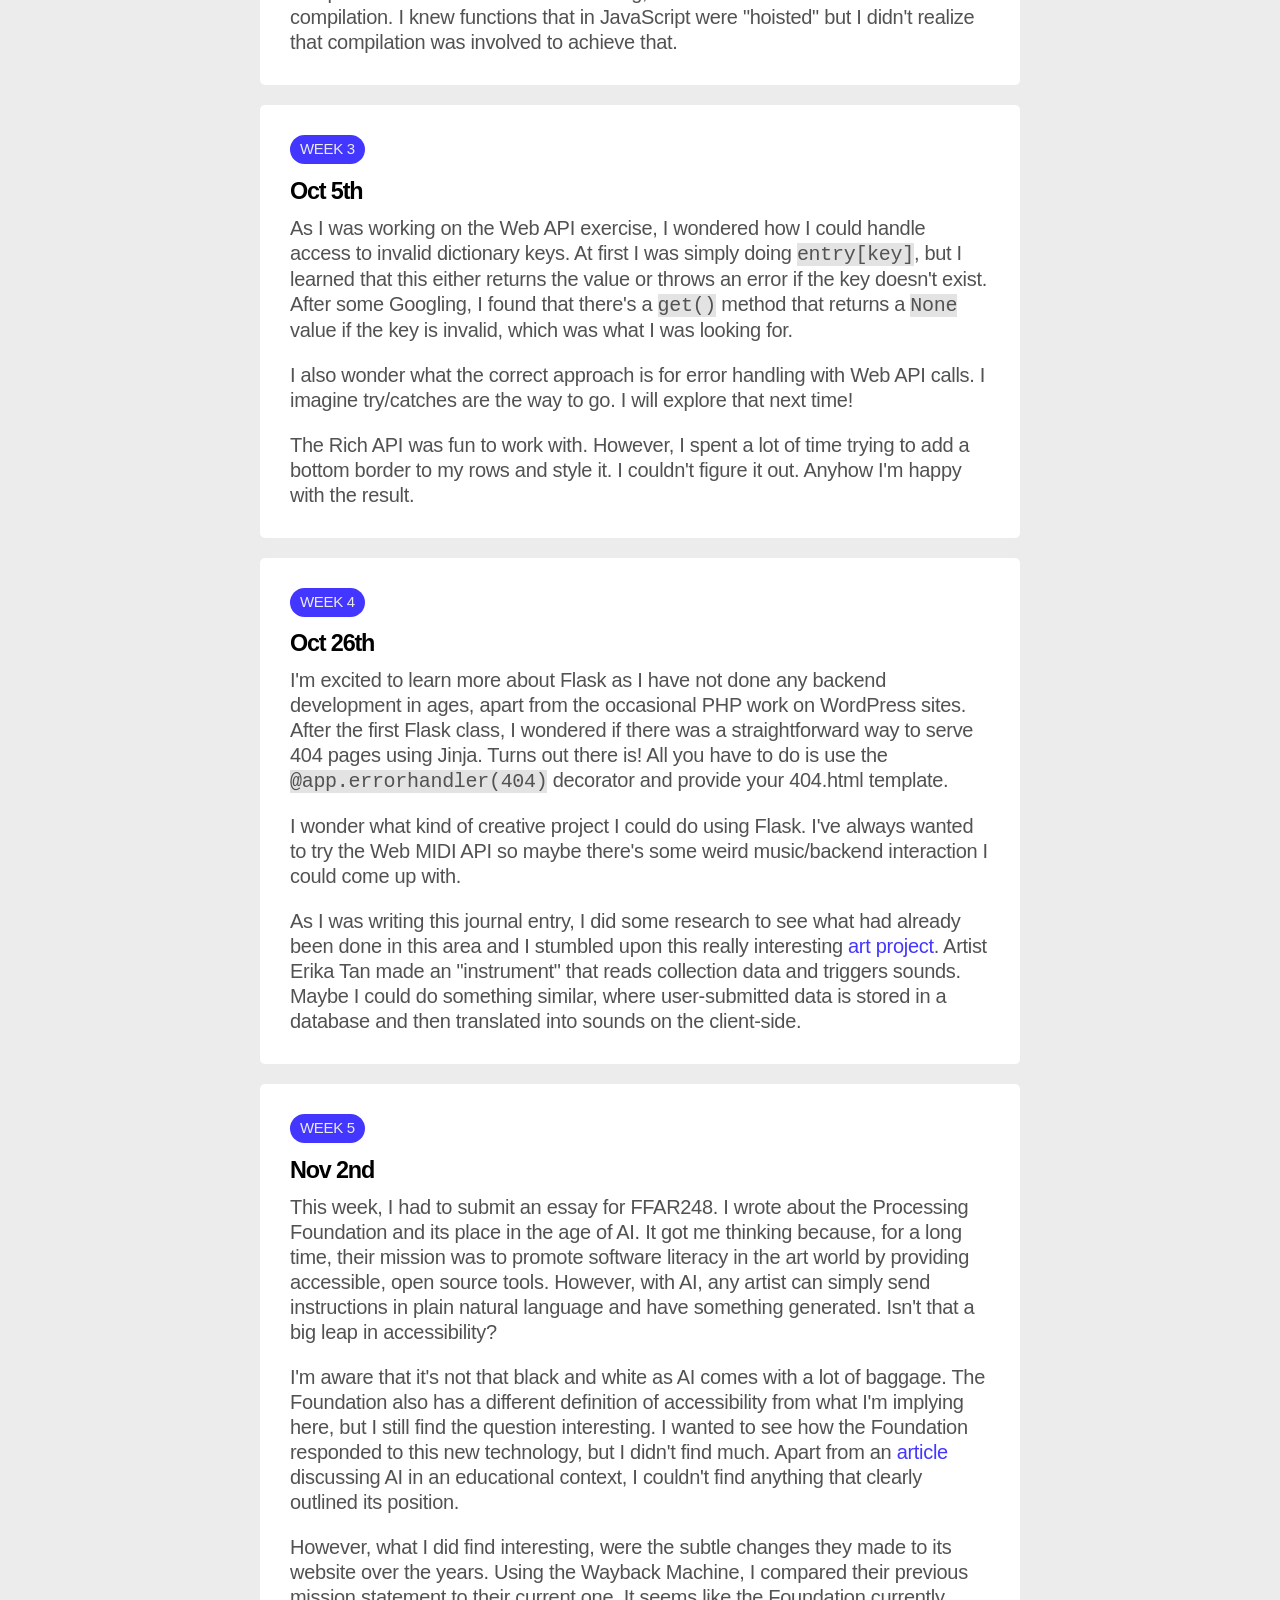
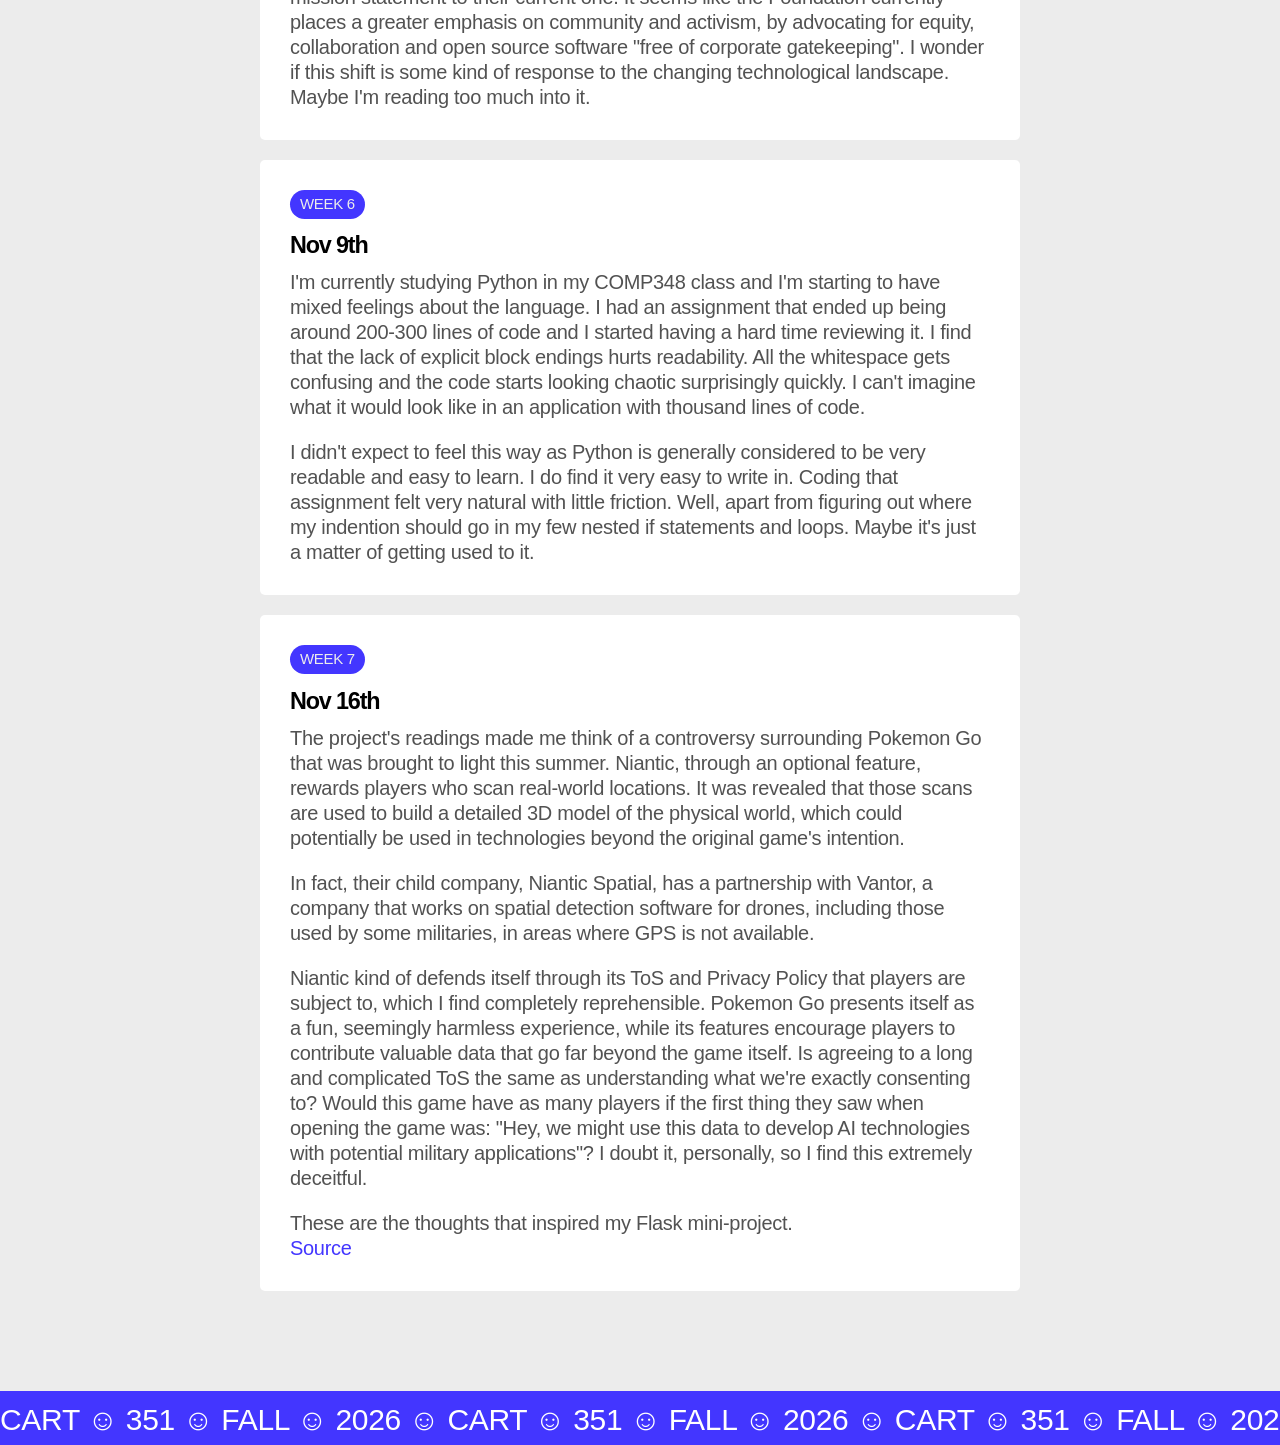
==== commit 013da618: "add source to journal entry #7" ====
--- a/journal.html
+++ b/journal.html
@@ -161,6 +161,7 @@
 						<p>In fact, their child company, Niantic Spatial, has a partnership with Vantor, a company that works on spatial detection software for drones, including those used by some militaries, in areas where GPS is not available.</p>
 						<p>Niantic kind of defends itself through its ToS and Privacy Policy that players are subject to, which I find completely reprehensible. Pokemon Go presents itself as a fun, seemingly harmless experience, while its features encourage players to contribute valuable data that go far beyond the game itself. Is agreeing to a long and complicated ToS the same as understanding what we're exactly consenting to? Would this game have as many players if the first thing they saw when opening the game was: "Hey, we might use this data to develop AI technologies with potential military applications"? I doubt it, personally, so I find this extremely deceitful.</p>
 						<p>These are the thoughts that inspired my Flask mini-project.</p>
+						<a href="https://www.theguardian.com/technology/2026/jun/12/pokemon-go-data-trained-ai-that-could-assist-military-drones-in-war-zones" target="_blank">Source</a>
 					</article>
 				</section>
 			</div>
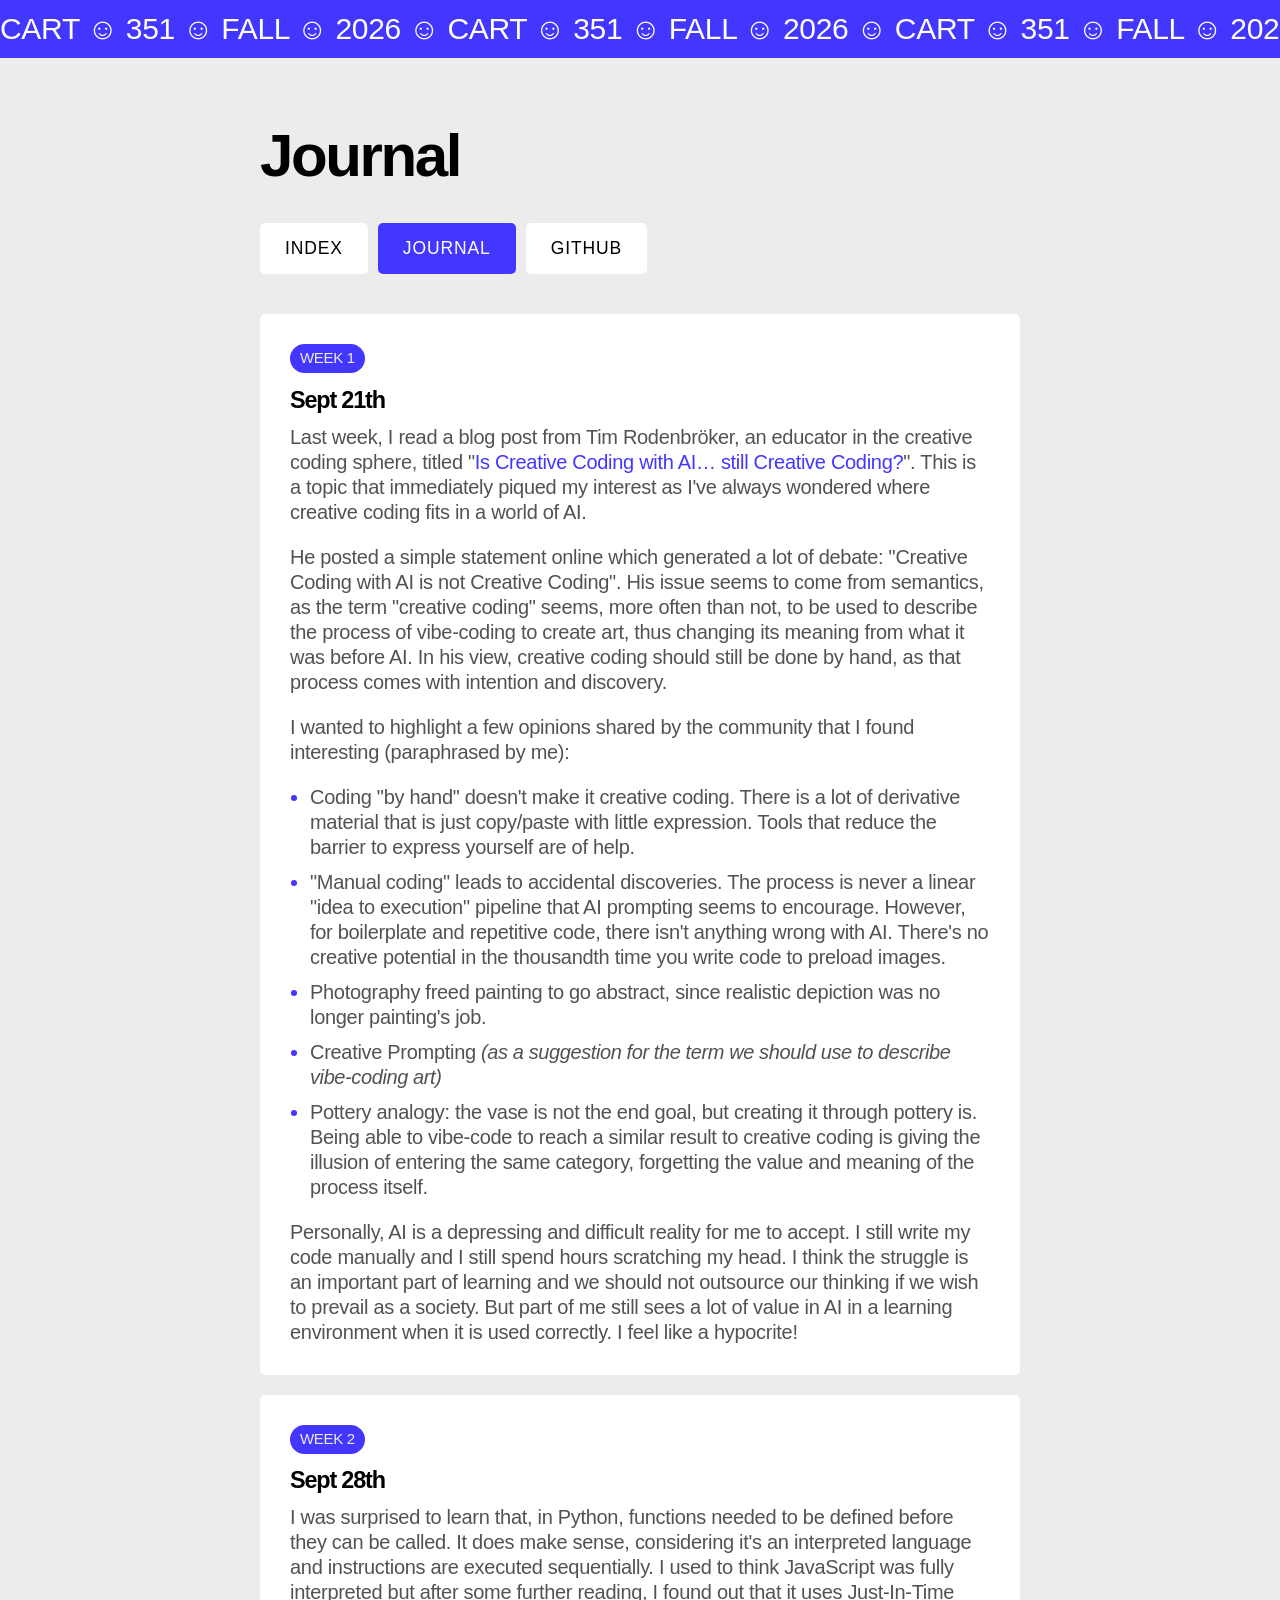
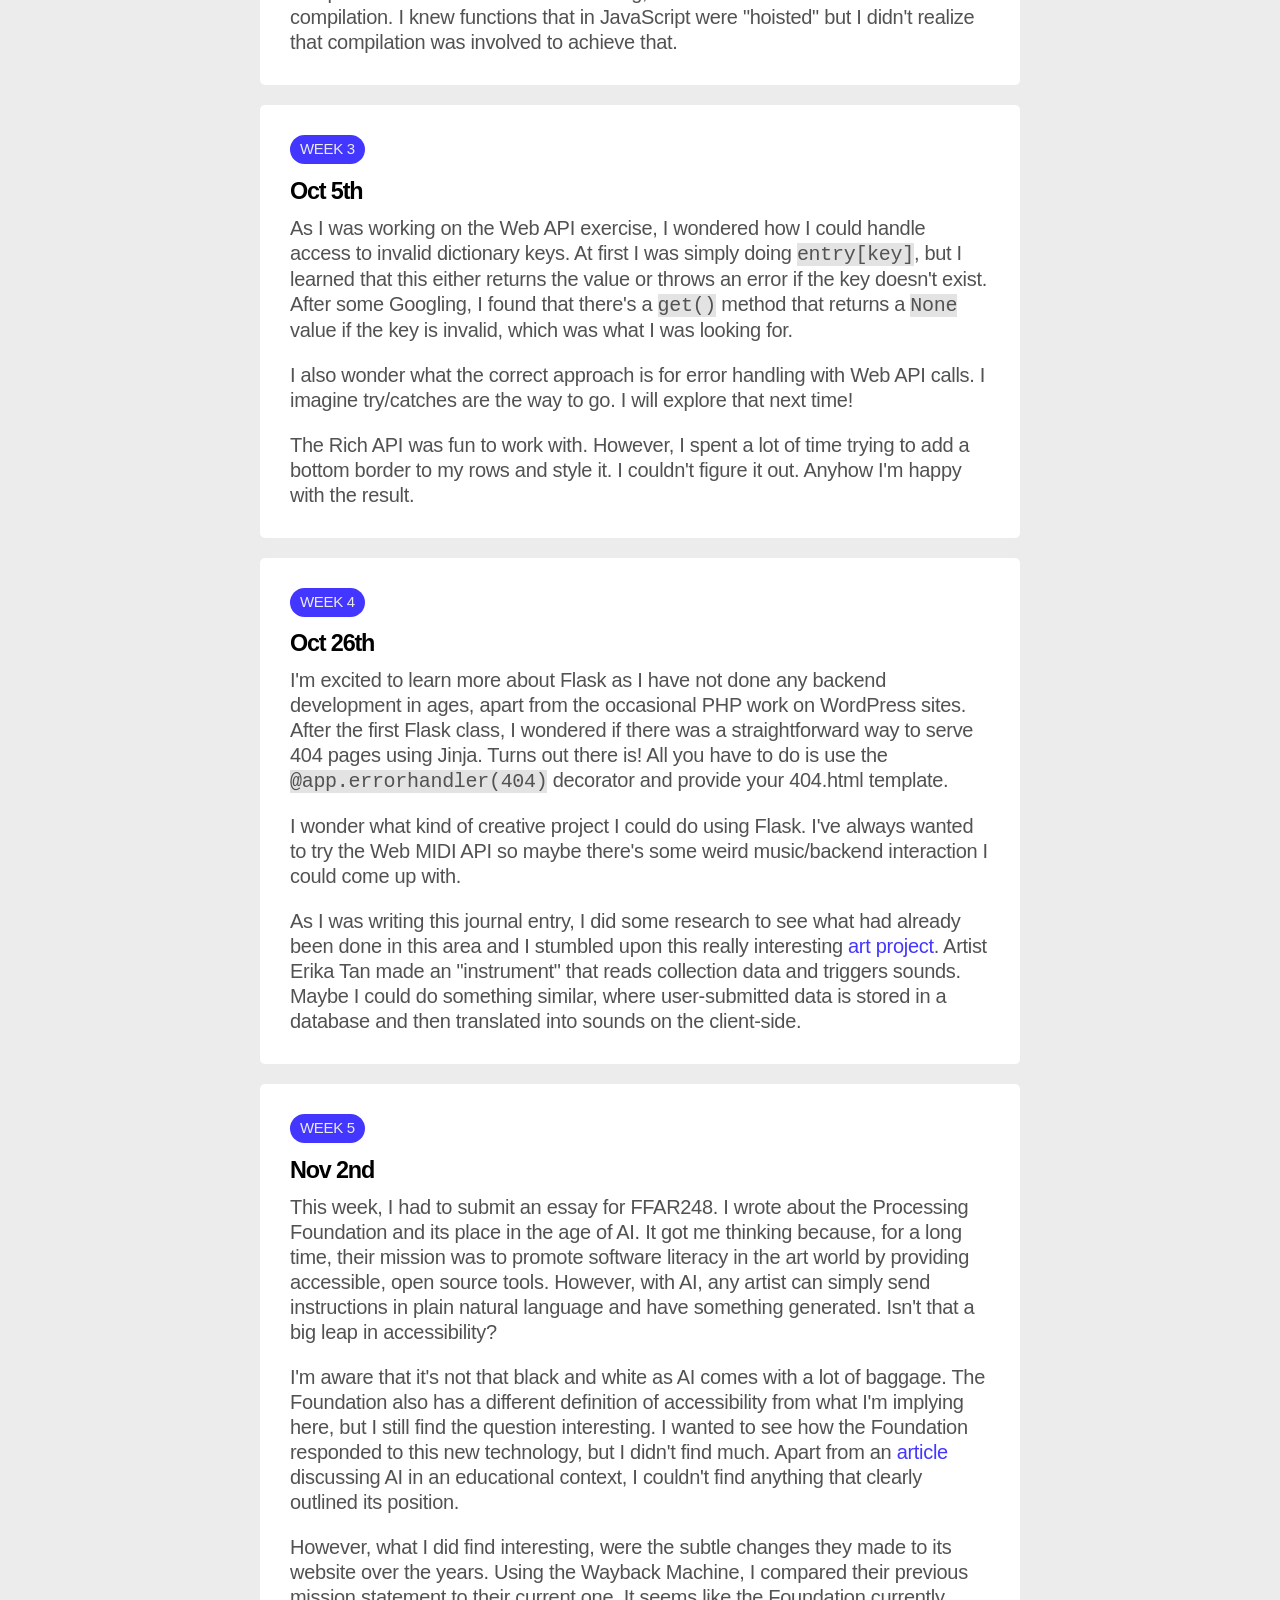
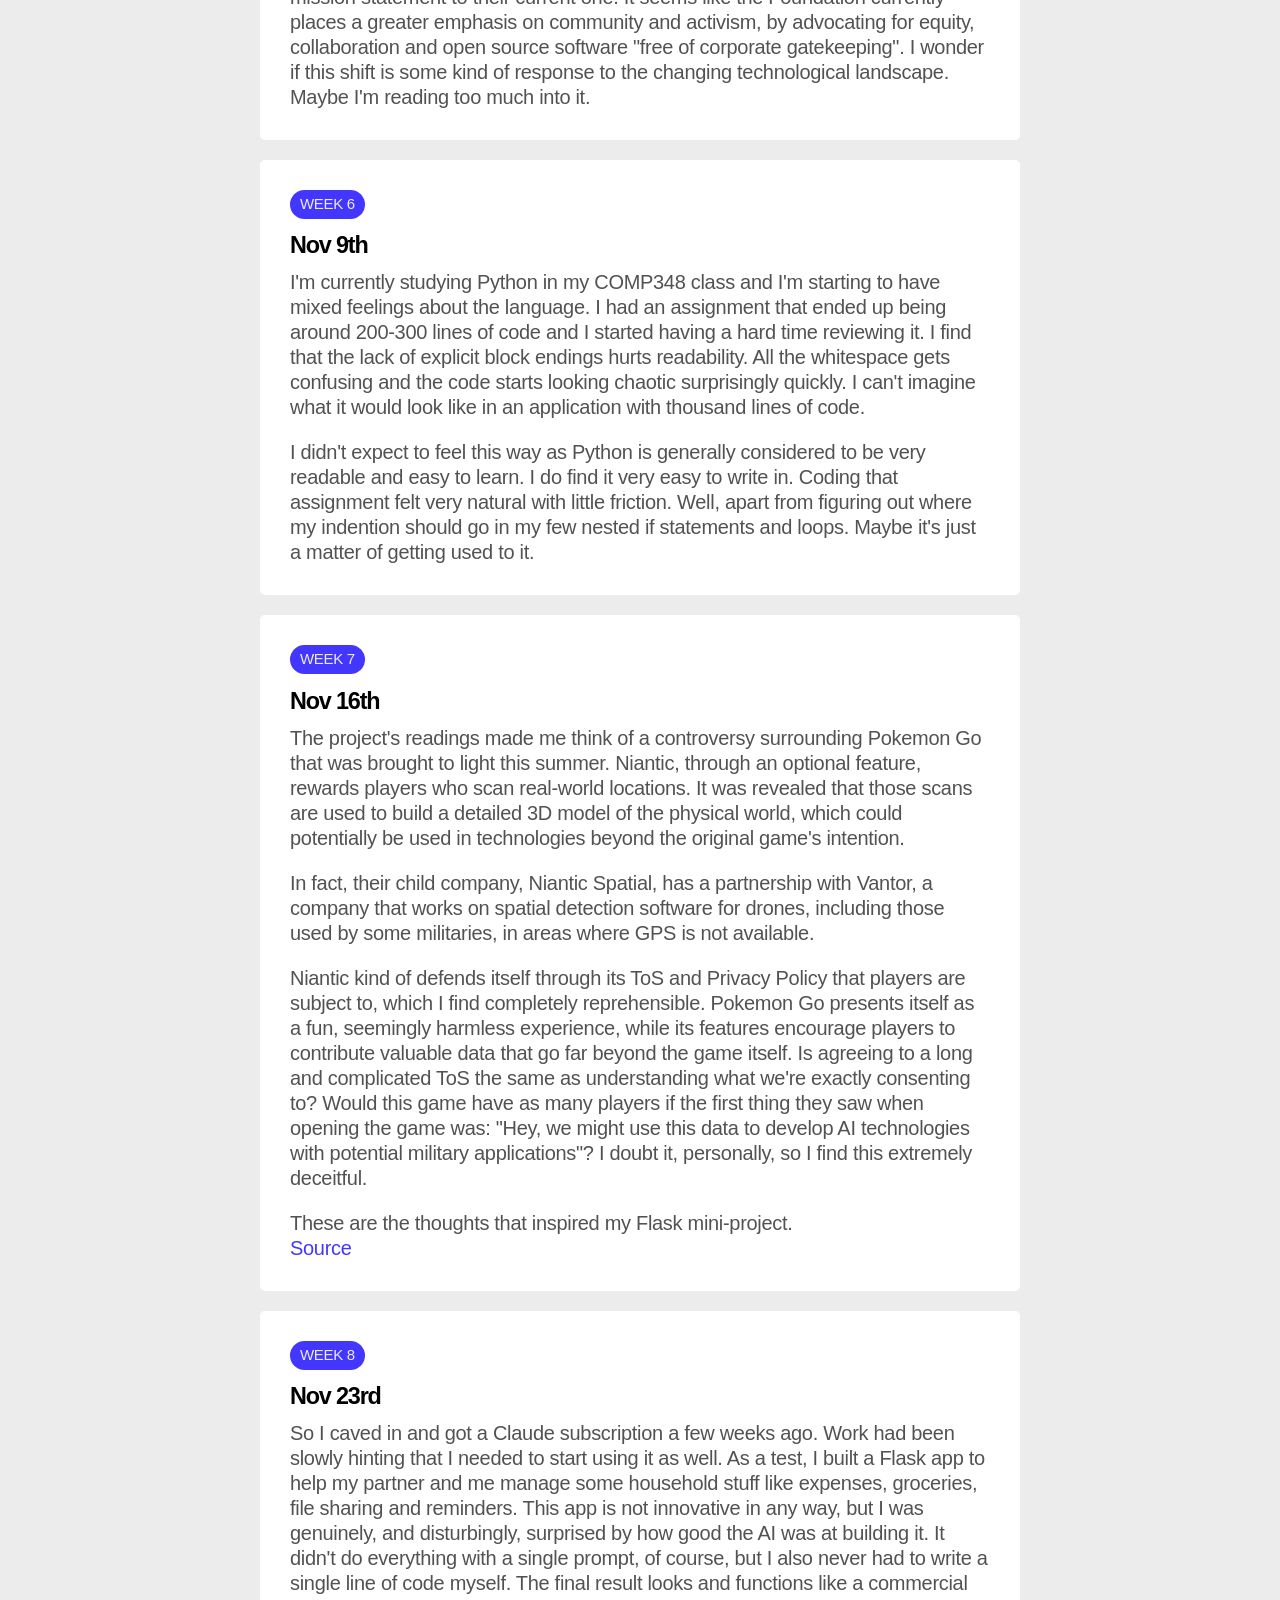
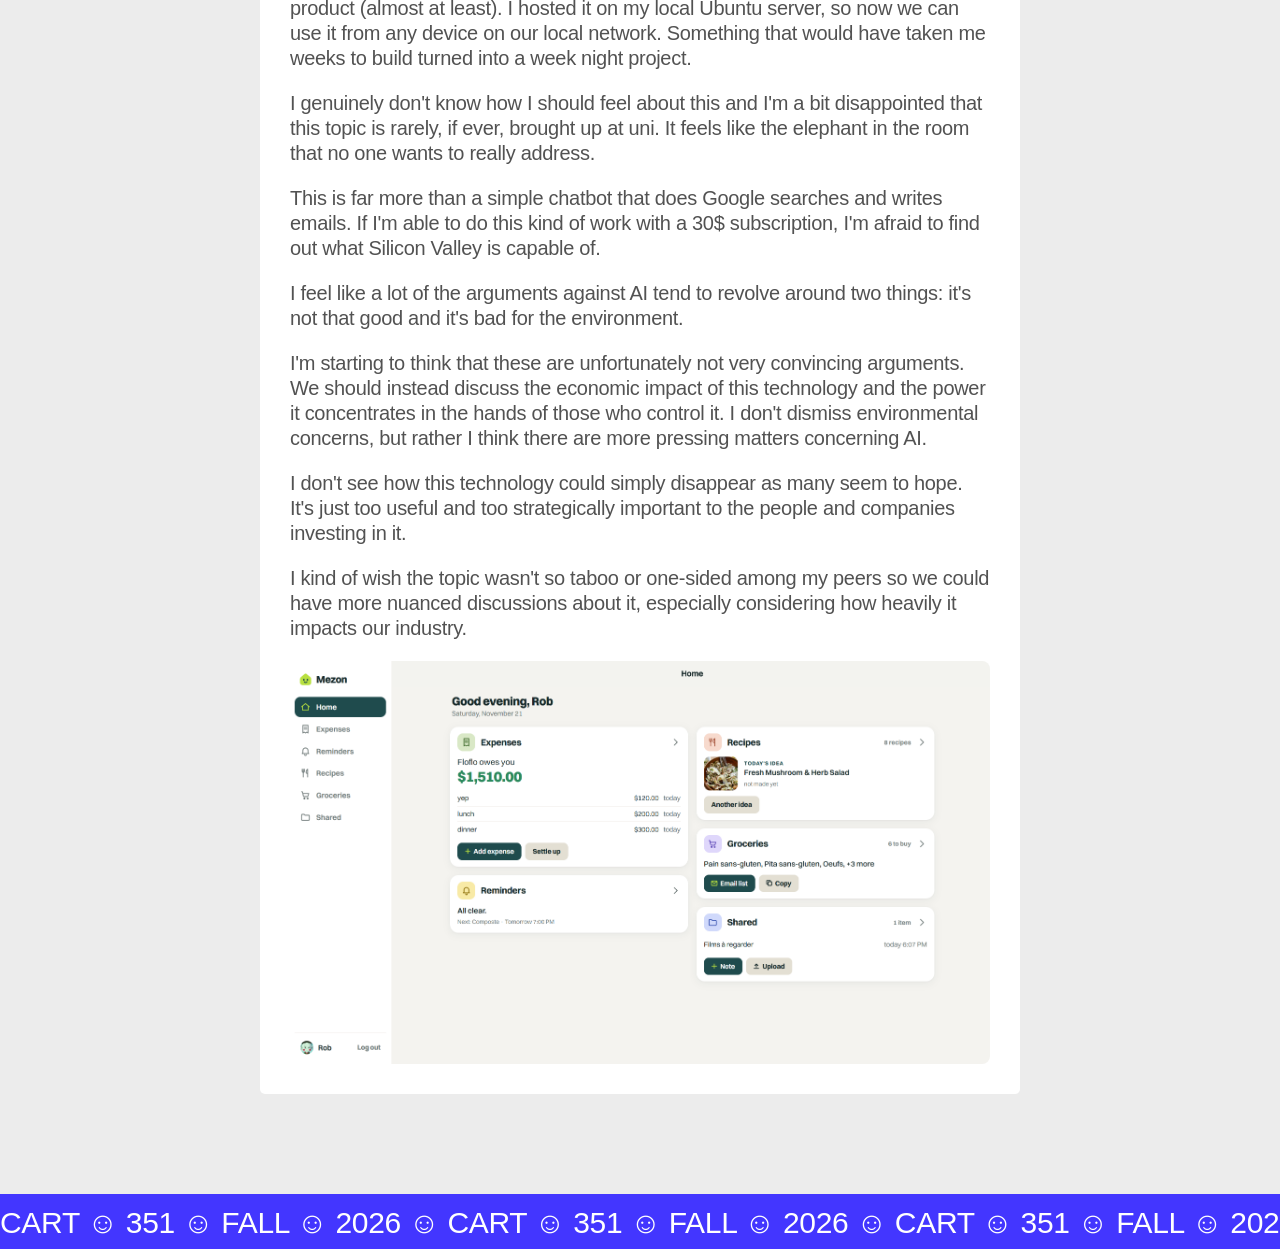
==== commit efea0845: "add journal entry #8" ====
--- a/journal.html
+++ b/journal.html
@@ -164,6 +164,20 @@
 						<a href="https://www.theguardian.com/technology/2026/jun/12/pokemon-go-data-trained-ai-that-could-assist-military-drones-in-war-zones" target="_blank">Source</a>
 					</article>
 				</section>
+				<section id="week8" class="journal__entry">
+					<span class="pill">WEEK 8</span>
+					<h3>Nov 23rd</h3>
+					<article>
+					    <p>So I caved in and got a Claude subscription a few weeks ago. Work had been slowly hinting that I needed to start using it as well. As a test, I built a Flask app to help my partner and me manage some household stuff like expenses, groceries, file sharing and reminders. This app is not innovative in any way, but I was genuinely, and disturbingly, surprised by how good the AI was at building it. It didn't do everything with a single prompt, of course, but I also never had to write a single line of code myself. The final result looks and functions like a commercial product (almost at least). I hosted it on my local Ubuntu server, so now we can use it from any device on our local network. Something that would have taken me weeks to build turned into a week night project.</p>
+						<p>I genuinely don't know how I should feel about this and I'm a bit disappointed that this topic is rarely, if ever, brought up at uni. It feels like the elephant in the room that no one wants to really address.</p>
+						<p>This is far more than a simple chatbot that does Google searches and writes emails. If I'm able to do this kind of work with a 30$ subscription, I'm afraid to find out what Silicon Valley is capable of.</p>
+						<p>I feel like a lot of the arguments against AI tend to revolve around two things: it's not that good and it's bad for the environment.</p>
+						<p>I'm starting to think that these are unfortunately not very convincing arguments. We should instead discuss the economic impact of this technology and the power it concentrates in the hands of those who control it. I don't dismiss environmental concerns, but rather I think there are more pressing matters concerning AI.</p>
+						<p>I don't see how this technology could simply disappear as many seem to hope. It's just too useful and too strategically important to the people and companies investing in it.</p>
+						<p>I kind of wish the topic wasn't so taboo or one-sided among my peers so we could have more nuanced discussions about it, especially considering how heavily it impacts our industry.</p>
+						<img src="./img/mezon.png" alt="">
+					</article>
+				</section>
 			</div>
 		</main>
 	</div>
--- a/css/main.css
+++ b/css/main.css
@@ -2,6 +2,13 @@
   margin: 0;
   padding: 0;
   box-sizing: border-box;
+}
+
+img {
+    width: 100%;
+    display: block;
+    border-radius: 8px;
+    margin-top: 1rem;
 }
 
 :root {
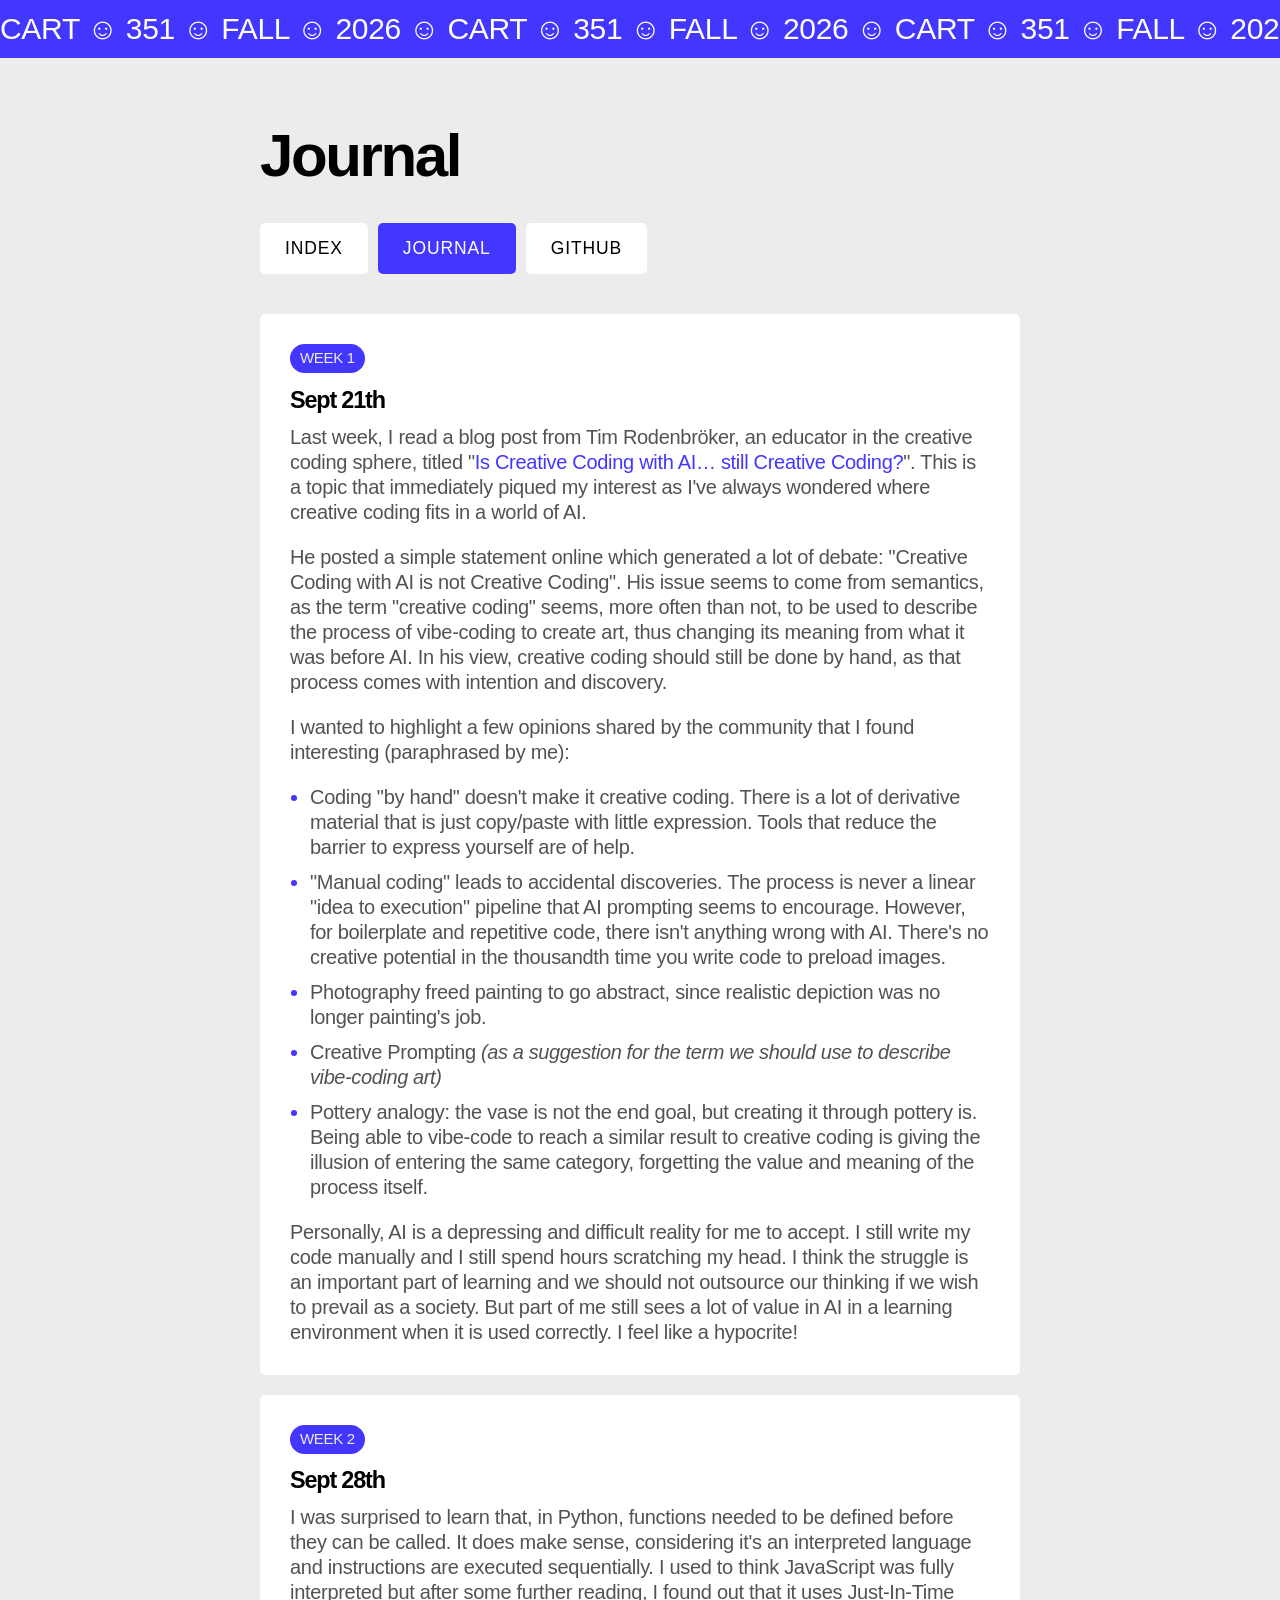
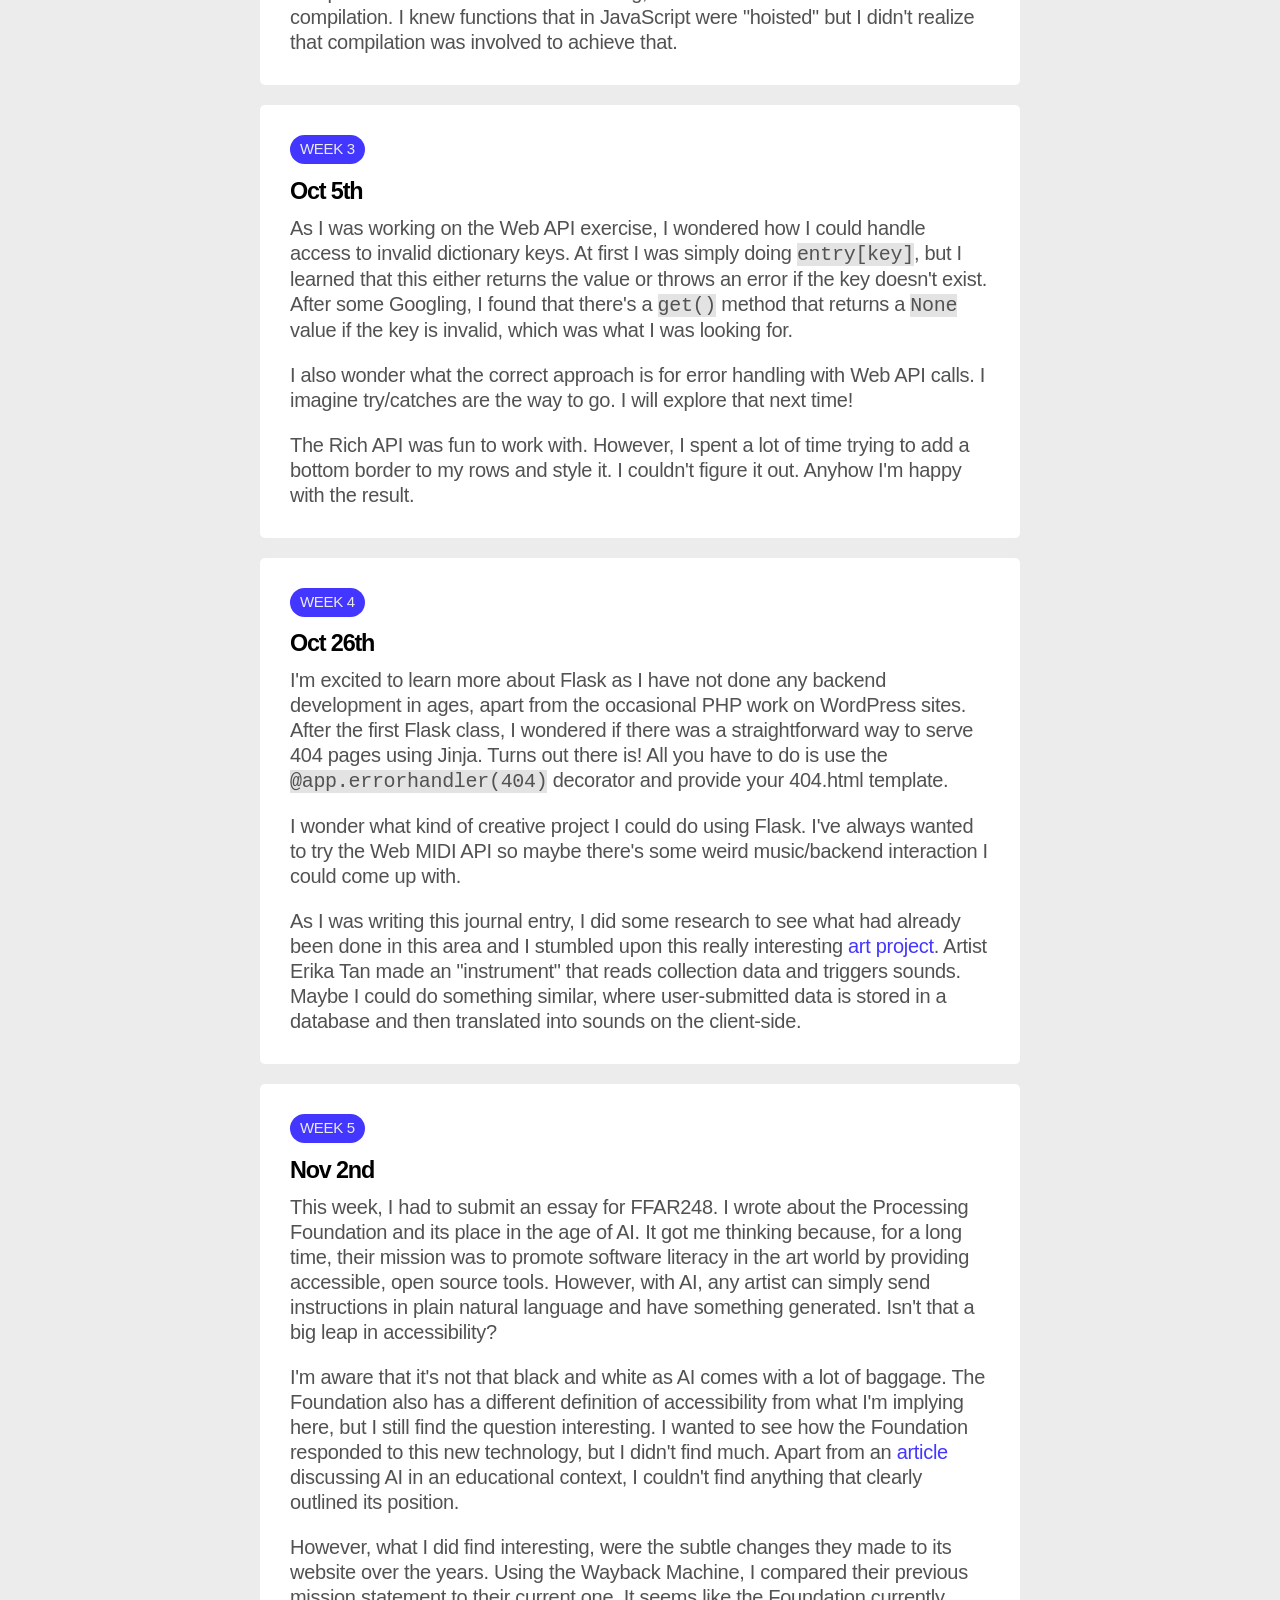
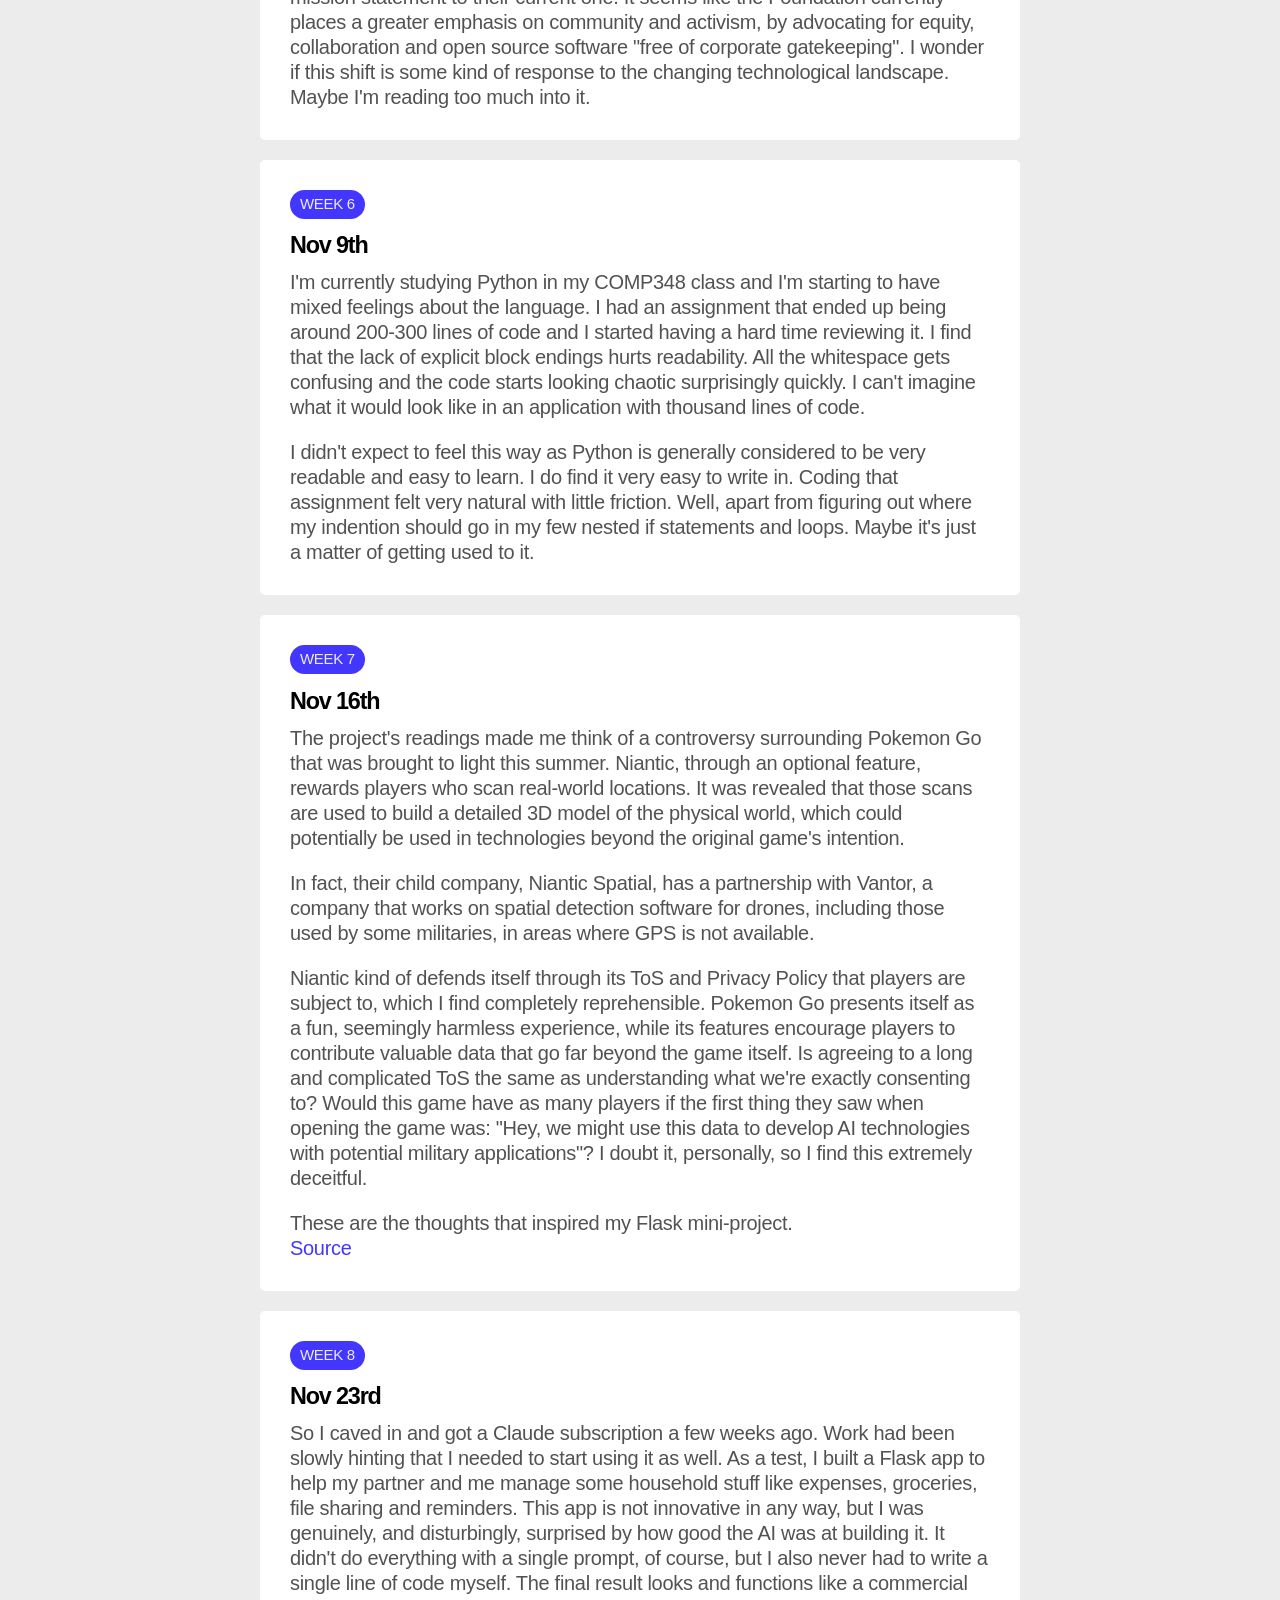
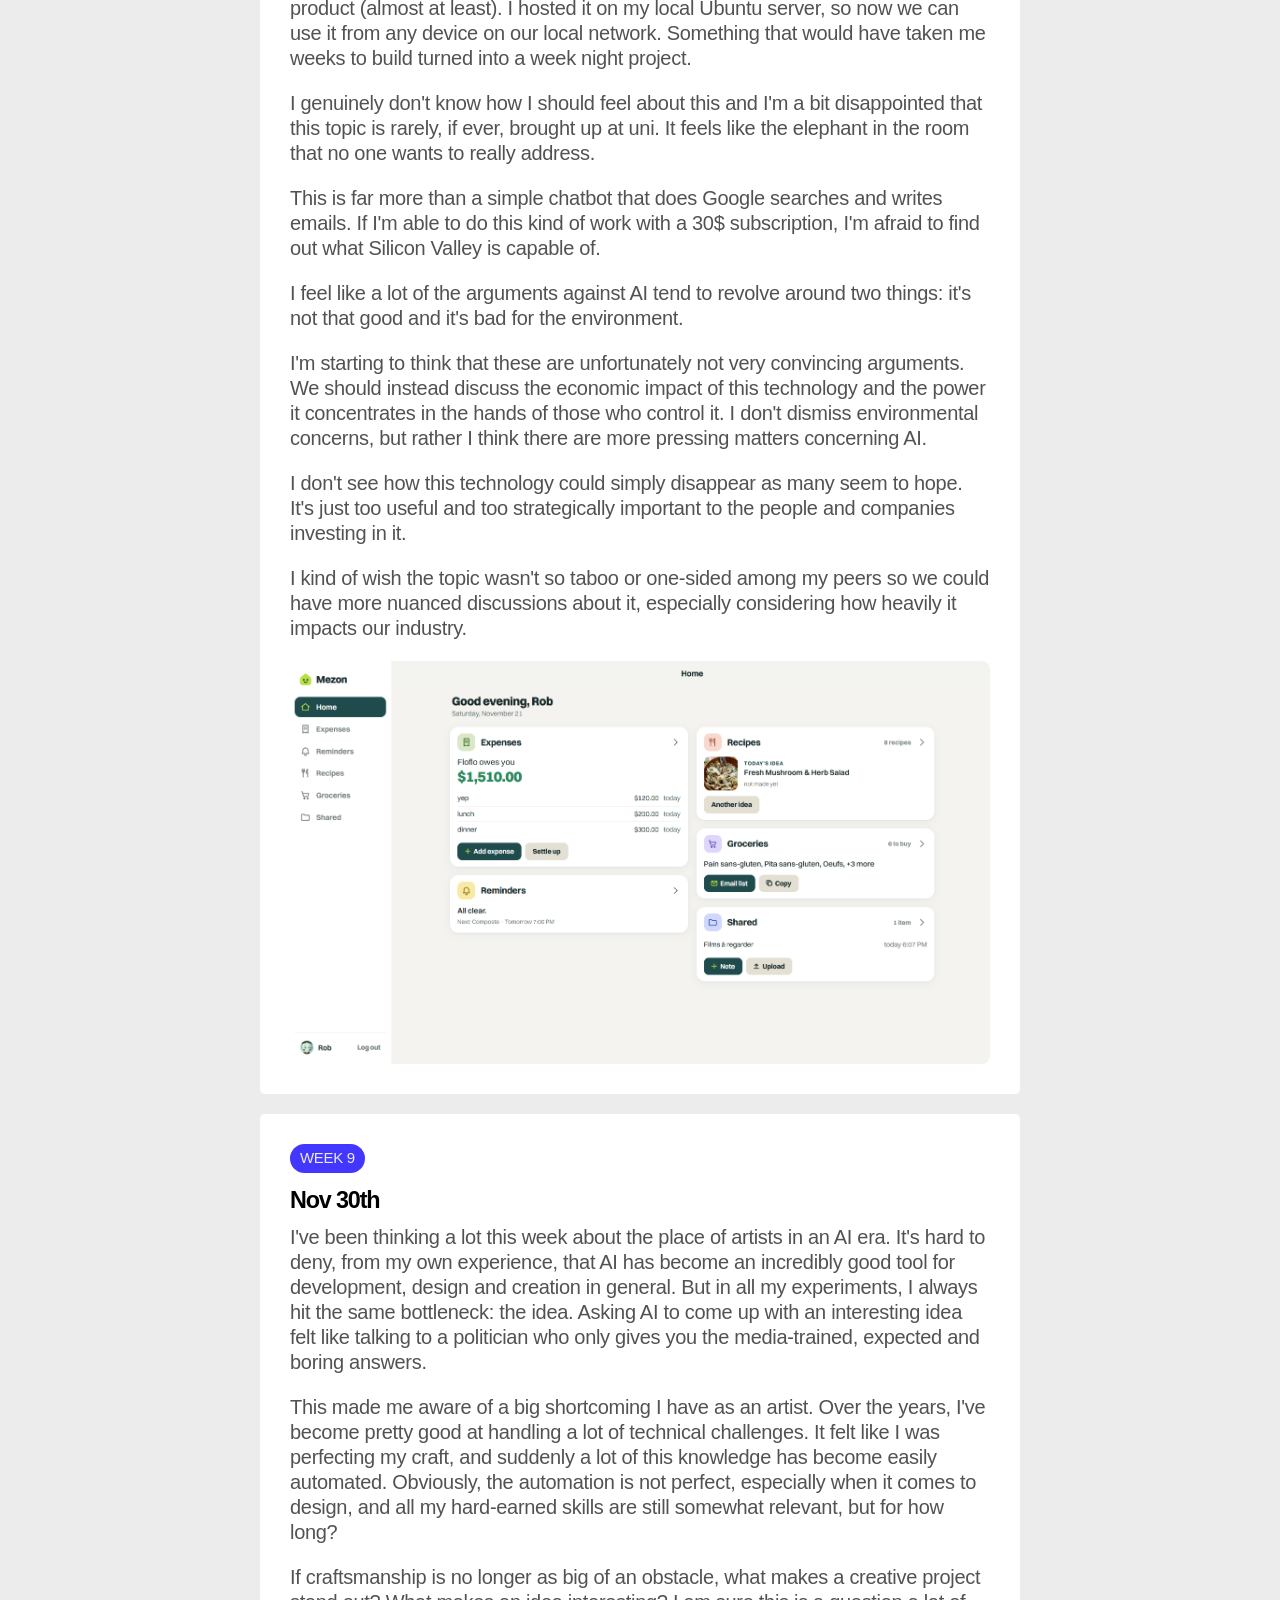
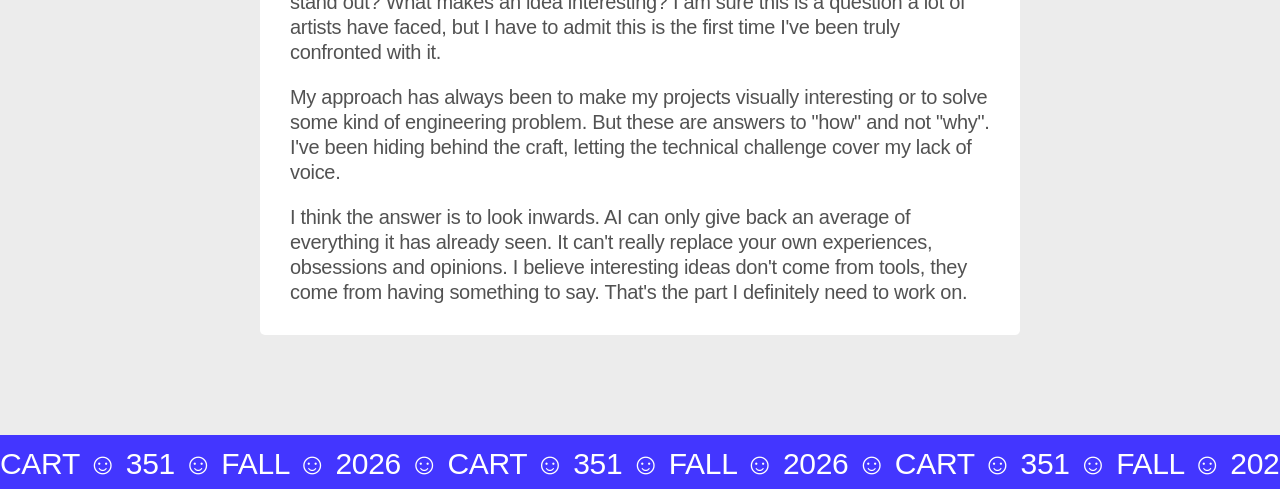
==== commit 40ac1505: "add journaly entry #9" ====
--- a/journal.html
+++ b/journal.html
@@ -178,6 +178,17 @@
 						<img src="./img/mezon.png" alt="">
 					</article>
 				</section>
+				<section id="week9" class="journal__entry">
+					<span class="pill">WEEK 9</span>
+					<h3>Nov 30th</h3>
+					<article>
+					    <p>I've been thinking a lot this week about the place of artists in an AI era. It's hard to deny, from my own experience, that AI has become an incredibly good tool for development, design and creation in general. But in all my experiments, I always hit the same bottleneck: the idea. Asking AI to come up with an interesting idea felt like talking to a politician who only gives you the media-trained, expected and boring answers.</p>
+                        <p>This made me aware of a big shortcoming I have as an artist. Over the years, I've become pretty good at handling a lot of technical challenges. It felt like I was perfecting my craft, and suddenly a lot of this knowledge has become easily automated. Obviously, the automation is not perfect, especially when it comes to design, and all my hard-earned skills are still somewhat relevant, but for how long?</p>
+                        <p>If craftsmanship is no longer as big of an obstacle, what makes a creative project stand out? What makes an idea interesting? I am sure this is a question a lot of artists have faced, but I have to admit this is the first time I've been truly confronted with it.</p>
+                        <p>My approach has always been to make my projects visually interesting or to solve some kind of engineering problem. But these are answers to "how" and not "why". I've been hiding behind the craft, letting the technical challenge cover my lack of voice.</p>
+                        <p>I think the answer is to look inwards. AI can only give back an average of everything it has already seen. It can't really replace your own experiences, obsessions and opinions. I believe interesting ideas don't come from tools, they come from having something to say. That's the part I definitely need to work on.</p>
+					</article>
+				</section>
 			</div>
 		</main>
 	</div>
